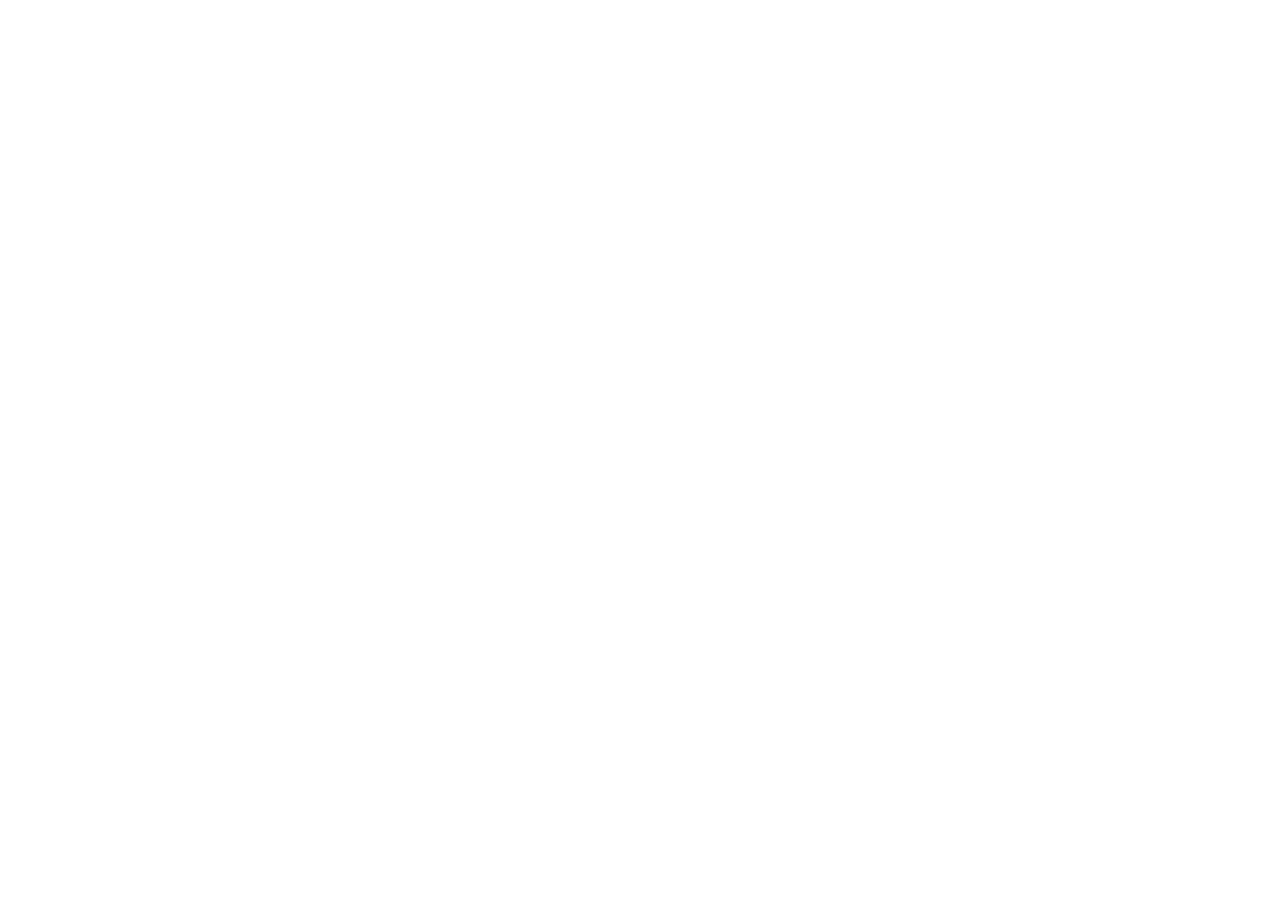
==== index.html @ a9516843 "commit" ====
<!DOCTYPE html>
<html lang="en">
<head>
    <meta charset="UTF-8">
    <meta http-equiv="X-UA-Compatible" content="IE=edge">
    <meta name="viewport" content="width=device-width, initial-scale=1.0">
    <title>GreenIt</title>
</head>
<body>
    
</body>
</html>
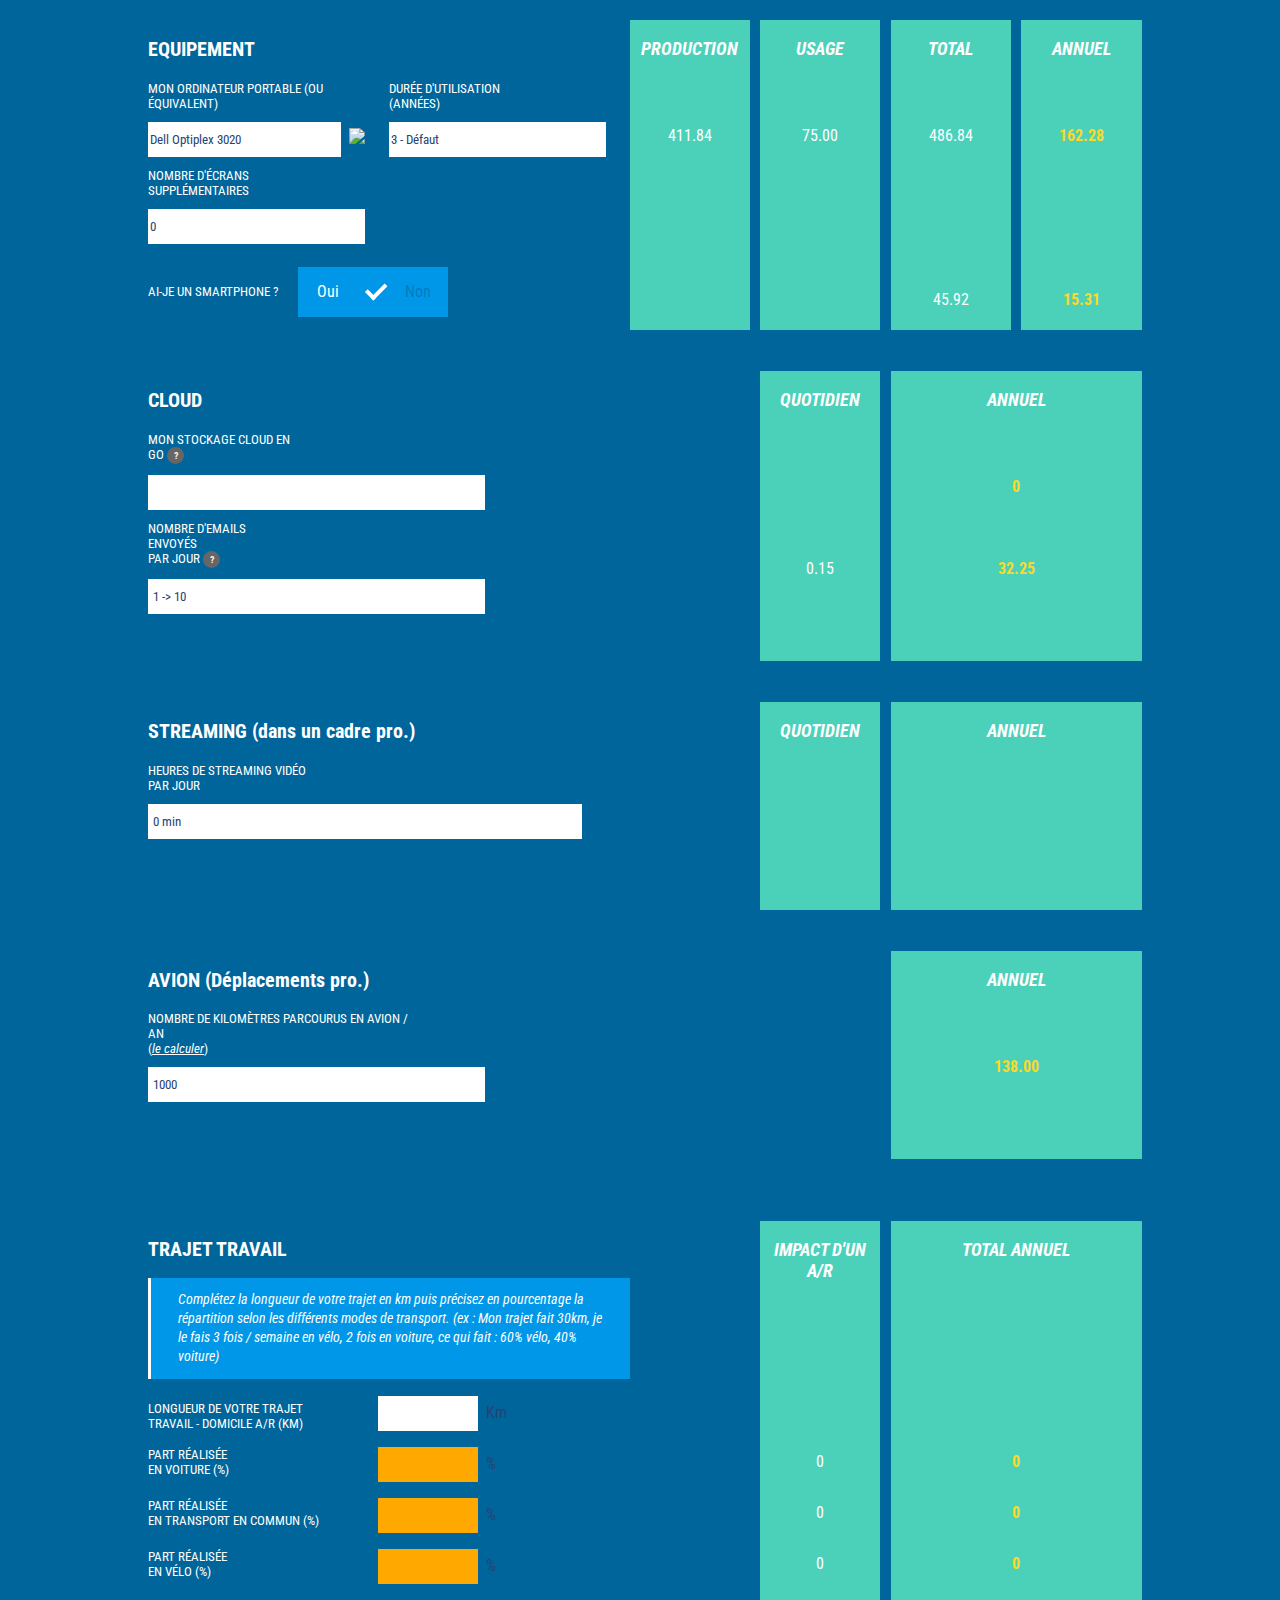
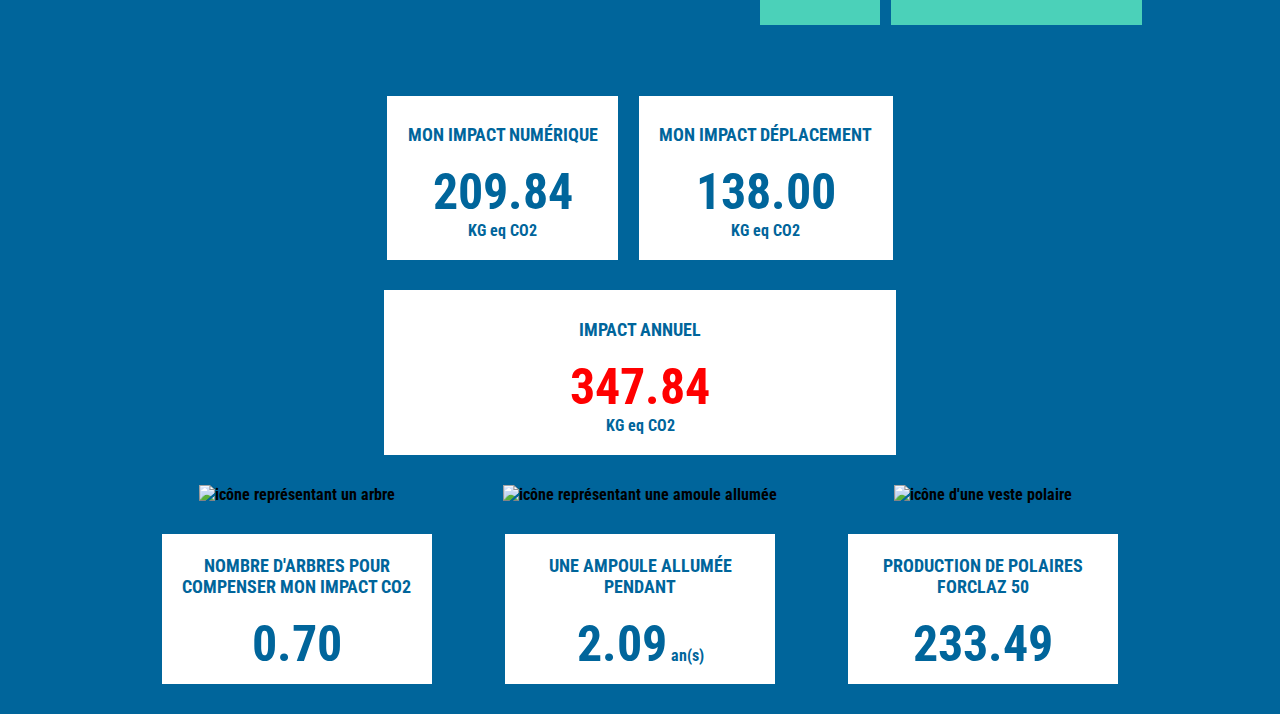
==== commit 6f759d77: "commit" ====
--- a/index.html
+++ b/index.html
@@ -1,12 +1,322 @@
 <!DOCTYPE html>
-<html lang="en">
-<head>
-    <meta charset="UTF-8">
-    <meta http-equiv="X-UA-Compatible" content="IE=edge">
-    <meta name="viewport" content="width=device-width, initial-scale=1.0">
-    <title>GreenIt</title>
-</head>
-<body>
-    
-</body>
+<html lang="fr">
+    <head>
+        <title>GreenIT | Calculatrice</title>
+        <meta http-equiv="Content-Type" content="text/html; charset=utf-8" />
+        <link rel="stylesheet" href="./src/css/style.css" />
+        <link href="https://fonts.googleapis.com/css?family=Roboto+Condensed" rel="stylesheet">
+        <script src="./src/js/jquery.js"></script>
+        <script src="./src/js/scripts.js"></script>
+        <meta http-equiv="X-UA-Compatible" content="IE=edge">
+        <meta name="viewport" content="width=device-width, initial-scale=1, maximum-scale=1, user-scalable=no">
+        <script type="text/javascript">
+            var _paq = window._paq || [];
+            _paq.push(['trackPageView']);
+            _paq.push(['enableLinkTracking']);
+            (function() {
+                var u="//analytics.institutnr.org/";
+                _paq.push(['setTrackerUrl', u+'matomo.php']);
+                _paq.push(['setSiteId', '1']);
+                var d=document, g=d.createElement('script'), s=d.getElementsByTagName('script')[0];g.type='text/javascript';
+                g.async=true; g.defer=true; g.src=u+'matomo.js'; s.parentNode.insertBefore(g,s);})();
+        </script>
+    </head>
+    <body>
+        <div id="page">
+            <div id="content">
+                <div class="background-image"></div>
+                <div id="data">
+                    <div id="device" class="section">
+                        <div class="input_part">
+                            <h2>EQUIPEMENT</h2>
+                            <div class="groupe">
+                                <div class="qOne">
+                                    <div class="question">Mon ordinateur portable (ou équivalent)</div>
+                                    <div class="answer">
+                                        <select id="sel_laptop"></select>
+                                        <a href="#" id="device_link" style="display:none;" target="_blank">
+                                            <img src="img/out.png" />
+                                        </a>
+                                    </div>
+                                </div>
+                                <div class="qTwo">
+                                    <div class="question">Durée d'utilisation (Années)</div>
+                                    <div class="answer">
+                                        <select id="sel_lastingLaptop">
+                                            <option value="1">1</option>
+                                            <option value="2">2</option>
+                                            <option value="3" selected=selected>3 - Défaut</option>
+                                            <option value="4">4</option>
+                                            <option value="5">5</option>
+                                            <option value="6">6</option>
+                                        </select>
+                                    </div>
+                                </div>
+                            </div>
+                            <div class="qOne">
+                                <div class="question">Nombre d'écrans supplémentaires</div>
+                                <div class="answer">
+                                    <select id="screen">
+                                        <option value="0">0</option>
+                                        <option value="1">1</option>
+                                        <option value="2">2</option>
+                                        <option value="3">3</option>
+                                    </select>
+                                </div>
+                            </div>
+                            <div class="qTwo" id="smartphone">
+                                <div class="question">Ai-je un smartphone ?</div>
+                                <div class="answer">
+                                    <div class="toggle-radio">
+                                        <input type="radio" value="yes" name="phone" id="yes" checked>
+                                        <input type="radio" value="no" name="phone" id="no">
+                                        <div class="switch">
+                                            <label for="yes">Oui</label>
+                                            <label for="no">Non</label>
+                                            <span></span>
+                                        </div>
+                                    </div>
+                                </div>
+                            </div>
+                        </div>
+                        <div class="boxes">
+                            <div class="box">
+                                <h3>PRODUCTION</h3>
+                                <div id="laptop_production"></div>
+                                <div class="line78">&nbsp;</div>
+                            </div>
+                            <div class="box">
+                                <h3>USAGE</h3>
+                                <div id="laptop_use"></div>
+                                <div class="line78">&nbsp;</div>
+                            </div>
+                            <div class="box">
+                                <h3>TOTAL</h3>
+                                <div id="laptop_total" class="line24"></div>
+                                <div id="screen_total" class="line24"></div>
+                                <div id="phone_total" class="line24"></div>
+                            </div>
+                            <div class="box">
+                                <h3>ANNUEL</h3>
+                                <div id="laptop_impact_annuel" class="bold line24"></div>
+                                <div id="screen_total_annuel" class="bold line24"></div>
+                                <div id="phone_total_annuel" class="bold line24"></div>
+                            </div>
+                        </div>
+                    </div>
+                    <div id="cloud" class="section">
+                        <div class="input_part">
+                            <h2>CLOUD</h2>
+                            <div class="question faq">Mon stockage Cloud en Go <a class="info" onclick="return false" href="#">?</a></div>
+                            <div class="encart">Empreinte basée sur une étude Green IT - Frédéric Bordage : 120g Co2/Go stocké</div>
+                            <div class="answer">
+                                <input type="number" id="storage_google" min="0">
+                            </div>
+                            <div class="question faq">Nombre d'emails envoyés<br />par jour <a class="info" onclick="return false" href="#">?</a></div>
+                            <div class="encart">NB : Ces résultats sont basés sur une étude de l'ADEME datant de 2011, intitulée <em>Analyse comparée des impacts environnementaux de la communication par voie électronique</em>, seule étude réalisée sur cet indicateur, s'appuyant sur un scénario où chaque email envoyé pèserait 1Mo. Au regard des différentes études, on peut estimer que la taille moyenne d'un email composé uniquement de texte est au moins 10 fois moins élevée.</div>
+                            <div class="answer">
+                                <select id="sel_emails"></select>
+                            </div>
+                        </div>
+                        <div class="boxes">
+                            <div class="nobox"></div>
+                            <div class="box">
+                                <h3>QUOTIDIEN</h3>
+                                <div class="line24">&nbsp;</div>
+                                <div id="impact_email_quotidien" class="line24"></div>
+                            </div>
+                            <div class="doublebox">
+                                <h3>ANNUEL</h3>
+                                <div class="bold line24" id="storage_google_annuel" class="bold"></div>
+                                <div id="impact_email_annuel" class="bold line24"></div>
+                            </div>
+                        </div>
+                    </div>
+                    <div id="streaming" class="section">
+                        <div class="input_part">
+                            <h2>STREAMING (dans un cadre pro.)</h2>
+                            <div class="question">Heures de streaming vidéo par jour</div>
+                            <div class="answer">
+                                <select id="sel_stream">
+                                    <option value="0">0 min</option>
+                                    <option value="10">10 min</option>
+                                    <option value="20">20 min</option>
+                                    <option value="30">30 min</option>
+                                    <option value="40">40 min</option>
+                                    <option value="60">1h</option>
+                                </select>
+                            </div>
+                        </div>
+                        <div class="boxes">
+                            <div class="nobox"></div>
+                            <div class="box">
+                                <h3>QUOTIDIEN</h3>
+                                <div id="impact_stream_quotidien" class="line24"></div>
+                            </div>
+                            <div class="doublebox">
+                                <h3>ANNUEL</h3>
+                                <div id="impact_stream_annuel" class="bold line24"></div>
+                            </div>
+                        </div>
+                    </div>
+                    <div id="plane" class="section">
+                        <div class="input_part">
+                            <h2>AVION (Déplacements pro.)</h2>
+                            <div class="question">Nombre de kilomètres parcourus en avion / an <br />
+                                (<a target="_blank" href="https://fr.distance.to">le calculer</a>)
+                            </div>
+                            <div class="answer">
+                                <input type="number" id="deplacement_plane" value="1000" min="0">
+                            </div>
+                        </div>
+                        <div class="boxes">
+                            <div class="nobox"></div>
+                            <div class="nobox"></div>
+                            <div class="doublebox">
+                                <h3>ANNUEL</h3>
+                                <div id="impact_plane_annuel" class="bold line24"></div>
+                            </div>
+                        </div>
+                    </div>
+                    <div id="work" class="section">
+                        <h2 class="h2_mobile">TRAJET TRAVAIL</h2>
+                        <p class="legend legend_mobile">Complétez la longueur de votre trajet en km puis précisez en pourcentage la répartition selon les différents modes de transport. (ex : Mon trajet fait 30km, je le fais 3 fois / semaine en vélo, 2 fois en voiture, ce qui fait : 60% vélo, 40% voiture)</p>
+                        <div class="goFlex">
+                            <div class="input_part">
+                                <h2>TRAJET TRAVAIL</h2>
+                                <p class="legend">Complétez la longueur de votre trajet en km puis précisez en pourcentage la répartition selon les différents modes de transport. (ex : Mon trajet fait 30km, je le fais 3 fois / semaine en vélo, 2 fois en voiture, ce qui fait : 60% vélo, 40% voiture)</p>
+                                <div class="question">Longueur de votre trajet <br />Travail - Domicile A/R (KM)</div>
+                                <div class="answer">
+                                    <input type="number" id="deplacement" min="0">&nbsp;&nbsp;Km
+                                </div>
+                                <div class="groupe">
+                                    <div class="qOne">
+                                        <div class="question">Part réalisée<br />en voiture (%)</div>
+                                        <div class="answer">
+                                            <input type="number" id="pourcent_voiture" class="percent" min="0" max="100">&nbsp;&nbsp;%
+                                        </div>
+                                    </div>
+                                    <div class="qTwo"></div>
+                                </div>
+                                <div class="groupe">
+                                    <div class="qOne">
+                                        <div class="question">Part réalisée<br />en transport en commun (%)</div>
+                                        <div class="answer">
+                                            <input type="number" id="pourcent_commun" class="percent" min="0" max="100">&nbsp;&nbsp;%
+                                        </div>
+                                    </div>
+                                    <div class="qTwo"></div>
+                                </div>
+                                <div class="groupe">
+                                    <div class="qOne">
+                                        <div class="question">Part réalisée<br />en vélo (%)</div>
+                                        <div class="answer">
+                                            <input type="number" id="pourcent_velo" class="percent" min="0" max="100">&nbsp;&nbsp;%
+                                        </div>
+                                    </div>
+                                    <div class="qTwo"></div>
+                                </div>
+                            </div>
+                            <div class="boxes">
+                                <div class="nobox"></div>
+                                <div class="box">
+                                    <h3>IMPACT D'UN A/R</h3>
+                                    <div class="line24" id="impact_voiture_quotidien"></div>
+                                    <div class="line24" id="impact_commun_quotidien"></div>
+                                    <div class="line24" id="impact_velo_quotidien"></div>
+                                </div>
+                                <div class="doublebox">
+                                    <h3>TOTAL ANNUEL</h3>
+                                    <div class="bold line24" id="impact_voiture_annuel"></div>
+                                    <div class="bold line24" id="impact_commun_annuel"></div>
+                                    <div class="bold line24" id="impact_velo_annnuel"></div>
+                                </div>
+                            </div>
+                        </div>
+                    </div>
+                    <div id="footer">
+                        <div class="impact_total" id="first_row">
+                            <div class="div_subtotal">
+                                <h3>Mon impact numérique</h3>
+                                <div id="total_impact_numerique" class="subtotal"></div>KG eq CO2
+                            </div>
+                            <div class="div_subtotal">
+                                <h3>Mon impact déplacement</h3>
+                                <div id="total_impact_deplacement" class="subtotal"></div>KG eq CO2
+                            </div>
+                        </div>
+                        <div class="impact_total">
+                            <div class="div_subtotal div_total">
+                                <h3>Impact annuel</h3>
+                                <div id="total_impact" class="subtotal total"></div>KG eq CO2
+                            </div>
+                        </div>
+                        <div id="last_row">
+                            <div class="div_equiv">
+                                <div class="div_image">
+                                    <img src="img/tree.png" alt="icône représentant un arbre" />
+                                </div>
+                                <div class="impact_total">
+                                    <div class="div_subtotal div_equivtotal">
+                                        <h3>Nombre d'arbres pour compenser mon impact Co2</h3>
+                                        <span id="nb_arbres" class="subtotal"></span>
+                                    </div>
+                                </div>
+                            </div>
+                            <div class="div_equiv">
+                                <div class="div_image">
+                                    <img src="img/idea.png" alt="icône représentant une amoule allumée" />
+                                </div>
+                                <div class="impact_total">
+                                    <div class="div_subtotal div_equivtotal">
+                                        <h3>Une ampoule allumée<br />pendant</h3>
+                                        <span id="nb_bulb" class="subtotal"></span>
+                                        <span>an(s)</span>
+                                    </div>
+                                </div>
+                            </div>
+                            <div class="div_equiv">
+                                <div class="div_image">
+                                    <img src="img/fleece.png" alt="icône d'une veste polaire" />
+                                </div>
+                                <div class="impact_total">
+                                    <div class="div_subtotal div_equivtotal">
+                                        <h3>Production de polaires Forclaz 50</h3>
+                                        <span id="nb_polaire" class="subtotal"></span>
+                                    </div>
+                                </div>
+                            </div>
+                        </div>
+                    </div>
+                </div>
+            </div>
+        </div>
+        <script>
+            var acc=document.getElementsByClassName("collapsible");
+            var i;
+            for(i=0;i<acc.length;i++){
+                acc[i].addEventListener("click",function(){
+                    this.classList.toggle("active");
+                    var panel=this.previousElementSibling;
+                    if(panel.style.maxHeight){
+                        panel.style.maxHeight=null;
+                    }else{
+                        panel.style.maxHeight=panel.scrollHeight+"px";
+                    }
+                });
+            }
+            $(document).ready(function(){
+                $('.info').stop().mouseout(function(){
+                    $(this).parents('.question').next('.encart').hide('slow');
+                    return false;
+                });
+                $('.encart').stop().click(function(){
+                    $('.encart').hide('fast');return false;
+                });
+                $('.info').stop().mouseover(function(){
+                    $(this).parents('.question').next('.encart').show('fast');return false;
+                });
+            });
+        </script>
+    </body>
 </html>--- a/src/css/style.css
+++ b/src/css/style.css
@@ -0,0 +1,206 @@
+*{
+    box-sizing:border-box
+}
+body{
+    font-family:'Roboto Condensed',sans-serif;
+    margin:0 auto;
+    width:100%;
+    background:#00659b
+}
+#head,#page{
+    margin:0 auto;width:95%
+}
+@media only screen and (min-width: 1100px){
+    #page{width:90%}
+    #head{width:90%}
+}
+@media only screen and (min-width: 1200px){
+    #page{width:80%}
+    #head{width:80%}
+}
+div{border:0 solid}
+h1{
+    font-size:30px;
+    color:#00659b;
+    margin:5px 0 5px 0
+}
+h2{
+    font-size:20px;
+    font-weight:700;
+    color:#fff
+}
+h3{
+    font-size:18px;
+    font-weight:700;
+    font-style:italic
+}
+.bold{
+    font-weight:700;
+    color:#FDD827;
+}
+.clear{clear:both}
+.center{text-align:center}
+.img_flag{height:20px}
+#head{padding-top:5px;margin:0 auto;}
+header{background:#fff;padding:2% 0}
+#header_text{min-height:50px;z-index:100;padding-top:5px;margin:0 auto;color:#00659b;font-size:15px;line-height:1.6em}
+#content{width:100%;height:auto;z-index:100;margin:auto}
+#footer{margin:0 auto}
+#head_container{float:left;width:100%}
+#logo{width:250px}
+#logo img{max-width:100%}
+#title{float:left;width:100%;text-align:center;text-transform:uppercase;margin:20px 0}
+#data{position:relative;left:0;right:0;z-index:9999;margin:auto}.collapsible{display:none}
+@media only screen and (max-width: 998px){
+    #logo,#flag{float:none;text-align:center;margin:0 auto;width:100%;margin:1.7% 0}
+    #head_container{float:none}#title{float:none;margin:20px auto 0 auto}
+    #title h1{margin:0;text-align:center}#title h1 span{display:block}
+    #header_text{font-size:18px;padding-top:0}
+    #header_text p{margin-bottom:0}
+    div.panel{max-height:0;overflow:hidden;transition:max-height 0.2s ease-out}
+}
+.section{width:100%;padding-top:10px;clear:both}
+.calculate_part{width:40%}
+.boxes{width:100%}
+.box{float:left;width:23%;margin-bottom:20px;margin-right:2%;background-color:#4BD1B9;text-align:center;color:#fff;height:100%}
+.doublebox{float:left;height:100%;width:48%;margin-bottom:20px;margin-right:0;background-color:#4BD1B9;text-align:center;color:#fff}
+.nobox{float:left;min-height:130px;width:23%;margin-bottom:20px;margin-right:2%;text-align:center}
+.question{
+    width:100%;
+    height:30px;
+    color:#fff;
+    font-size:13px;
+    text-transform:uppercase;
+    margin:5px 0;
+    padding:3px 0;
+    display:table-cell;
+    vertical-align:bottom
+}
+.answer{color:#274374;margin:5px 0;padding:3px 0}
+.answer select,input:not([type=radio]),
+.collapsible{-webkit-appearance:none;-moz-appearance:none;appearance:none;border-radius:0;
+    border:none;height:35px;background:#fff;width:90%;font-family:'Roboto Condensed';color:#274374;padding:1%}
+.collapsible{height:auto;width:100%;background:none;display:inline-block;transition:0.4s;cursor:pointer;
+    outline:none;font-size:15px;width:100%;text-align:center;padding:0;margin:0;text-decoration:underline;color:#00659b}
+.answer select{background:url('img/drop-down.png') no-repeat center right #fff;background-size:15px 14px}
+#cloud select, #cloud input, #plane input{width:70%}
+.input_part{padding-left:20px;width:100%;font-size:16px}
+#sel_laptop{width:80%;margin-right:4px}
+.question a{color:#fff;text-transform:lowercase;font-style:italic}
+.question a:hover{color:#fee194}
+.legend_mobile,.h2_mobile{display:none}
+@media only screen and (min-width: 998px){
+    #work.section div.goFlex,.section,.groupe{display:flex;justify-content:space-between;padding:2% 0}
+    .section{align-items:stretch}
+    .input_part{width:49%}
+    .boxes{width:51%}
+    .question{padding-right:19%}
+    #plane .question{padding-right:6%}
+    .groupe{padding:0% 0}
+    .qOne,.qTwo{width:50%}
+    #work .groupe .qOne{width:100%}
+    #work input{width:100px}
+    #work .question{float:left;width:230px;padding-right:0}
+    .box h3, .doublebox h3{margin-bottom:67px}
+    #work .box h3, #work .doublebox h3{margin-bottom:165px;height:48px}
+    .line24{height:82px}
+    #work .line24{height:51px}
+    .line78{height:0px}
+    .box div.line24:last-child{height:20px}
+    .collapsible{display:none}
+}
+@media only screen and (max-width: 998px){
+    .boxes{display:flex;justify-content:space-between;align-items:stretch}
+    .box{float:none;height:150px}
+    #device .box{width:25%;margin:3% 1% 0 0;height:130px}
+    .line24{height:29px}
+    #device .box h3{font-size:13px}
+    #cloud.section, #plane.section, #work.section div.goFlex,#streaming.section{display:flex;justify-content:space-between;align-items:stretch}
+    #cloud .input_part, #streaming .input_part{width:49%}
+    #cloud .boxes, #streaming .boxes{width:51%}
+    #plane .nobox, #cloud .nobox, #work .nobox, #streaming .nobox{display:none}
+    #cloud .box, #cloud .doublebox, #streaming .box, #streaming .doublebox{width:50%;margin:3% 1% 0 0;height:95%;float:none}
+    #cloud .question{padding-right:19%}
+    #work .groupe{padding:0% 0}
+    #work .qOne, #work .qTwo{width:50%}
+    #cloud .box h3, #cloud .doublebox h3{margin-bottom:67px}
+    #streaming .box h3, #streaming .doublebox h3{margin-bottom:55px;padding-bottom:30px}
+    #plane .doublebox h3{margin-bottom:77px;padding-bottom:30px}
+    #plane .input_part{width:49%}
+    #plane .boxes{width:51%}
+    #plane .doublebox{width:100%;float:none;margin:0 1% 0 0}
+    .line78{height:0px}
+    #cloud .line24{height:96px}
+    #plane .line24{margin-top:106px}
+    .box div.line24:last-child, .doublebox div.line24:last-child{height:20px}
+    #work.groupe{display:block}
+    #work .input_part{width:49%}
+    #work .boxes{width:51%}
+    #work .doublebox, #work .box{width:50%;float:none;margin:0 1% 0 0;height:100%}
+    #work .groupe .qOne{width:90%}
+    #work .answer input{width:70%}
+    #work .input_part h2, #work .input_part .legend{display:none}
+    .legend_mobile,.h2_mobile{display:block}
+    #work .box h3, #work .doublebox h3{height:83px}
+    #work .line24{margin-top:66px}
+    #work.section,#device.section,#plane.section,#cloud.section{margin:10px 0;padding:20px 0;border-bottom:1px solid #fee194}
+}
+#work .groupe .qTwo{display:none}
+.div_subtotal{padding:1% 0 2% 0;font-weight:700;text-align:center;background-color:#fff}
+.subtotal{font-size:50px;font-weight:700}
+.subtotal h3{font-size:40px;padding-bottom:5px}
+.total{color:red}
+.div_total{width:50%;margin:0 auto}
+.div_equiv{width:33%;font-weight:700;text-align:center}
+.div_image{}
+.div_equivtotal{width:80%;margin:0 auto;height:150px}
+.tableauImpact{font-size:18px;font-weight:600;color:#fff;width:100%;text-align:center;margin:auto;padding-top:5px}
+.ges2,.ges4{display:inline-block;border-radius:10px;font-weight:600;margin:0 6px;color:#fff;
+    background-color:#4BD1B9;padding:10px 15px;text-align:center
+}
+@media only screen and (max-width: 998px){
+    .bg-total_post,.bg-total_pre,.bg-total_last{display:none}
+    .div_subtotal{width:80%;margin:1% auto;padding:2% 0 4% 0;height:auto}
+    #last_row .impact_total .div_subtotal{width:100%}
+    #last_row .impact_total{margin:6px auto 0px auto;padding:2% 2% 0% 2%;height:auto}
+    .subtotal{font-size:31px}
+    #last_row .div_subtotal{padding:1% 2% 12% 2%}
+    #last_row h3{height:100px}
+    .div_subtotal h3{font-size:17px}
+}
+.impact_total{margin:30px auto}
+#last_row,#first_row{width:100%;height:auto;display:flex;justify-content:space-between;align-items:stretch}
+#last_row .div_equiv{width:33%;height:100%}
+#first_row{justify-content:center;align-items:stretch}
+#first_row .div_subtotal{height:100%;padding:1% 2% 2% 2%;margin:0 0 0 1%}
+#first_row .div_subtotal:first-child{margin:0 1% 0 0}
+.credits{margin:0 auto;text-align:center;padding:2%;font-size:13px;line-height:1.2rem;color:#fff}
+.credits span{font-size:11px}
+.credits a{color:#fff}
+.credits a:hover{color:#f1f1f1}
+hr{width:50%;border:none;height:2px;margin:3% auto 0 auto;background:#ffffff59}
+.faq a{display:inline-block;background:#666;color:#FAF5E4;font-size:10px;border-radius:50%;
+    padding:0;height:17px;line-height:17px;width:17px;text-align:center;font-weight:bold;text-decoration:none;font-style:normal
+}
+.faq a:hover{background-color:#fee194}
+.faq{position:relative}
+.encart{display:none;background:#666;color:#fff;font-size:13px;line-height:18px;width:330px;padding:12px;position:absolute;z-index:10000}
+#smartphone{position:relative;padding-top:20px}
+#smartphone .question{width:150px;padding-right:0}
+.switch{position:absolute;margin-left:150px;top:15px;width:150px;height:50px;text-align:center;background:#0097E8;transition:all 0.2s ease}
+.switch span{position:absolute;width:20px;height:4px;top:50%;left:50%;margin:-2px 0px 0px -4px;
+    background:#fff;display:block;transform:rotate(-45deg);transition:all 0.2s ease
+}
+.switch span:after{content:"";display:block;position:absolute;width:4px;height:12px;margin-top:-8px;background:#fff;transition:all 0.2s ease}
+input[type=radio]{display:none}
+.switch label{cursor:pointer;color:rgba(0,0,0,0.2);width:60px;line-height:50px;transition:all 0.2s ease}
+label[for=yes]{position:absolute;left:0px;height:20px}
+label[for=no]{position:absolute;right:0px}
+#no:checked~.switch{background:#eb4f37}
+#no:checked ~ .switch span{background:#fff;margin-left:-8px}
+#no:checked ~ .switch span:after{background:#fff;height:20px;margin-top:-8px;margin-left:8px}
+#yes:checked ~ .switch label[for=yes]{color:#fff}
+#no:checked ~ .switch label[for=no]{color:#fff}
+.legend{font-style:italic;color:#fff;font-size:0.9rem;border-left:3px solid #fff;padding:12px 27px;background:#0097E8;line-height:1.2rem}
+.div_subtotal{color:#00659b}
+.div_subtotal h3{font-style:normal;text-transform:uppercase;font-weight:bold}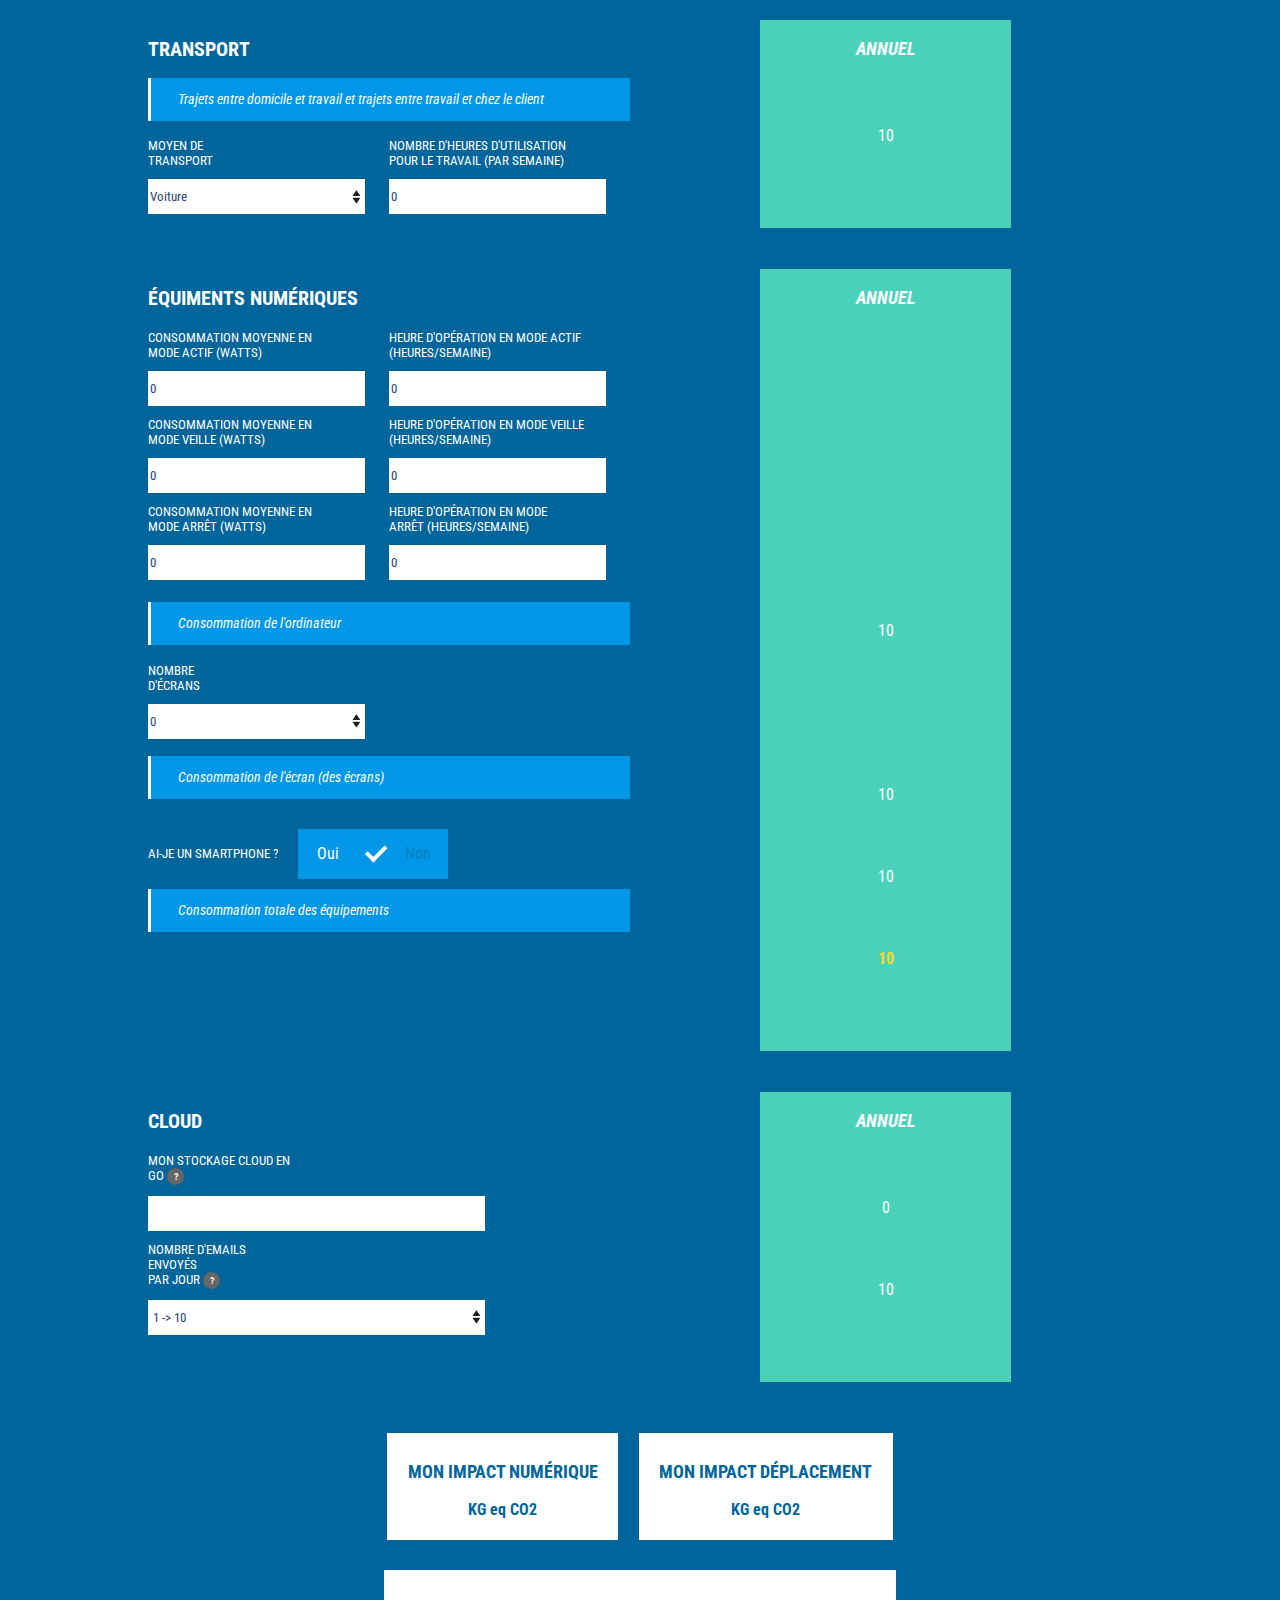
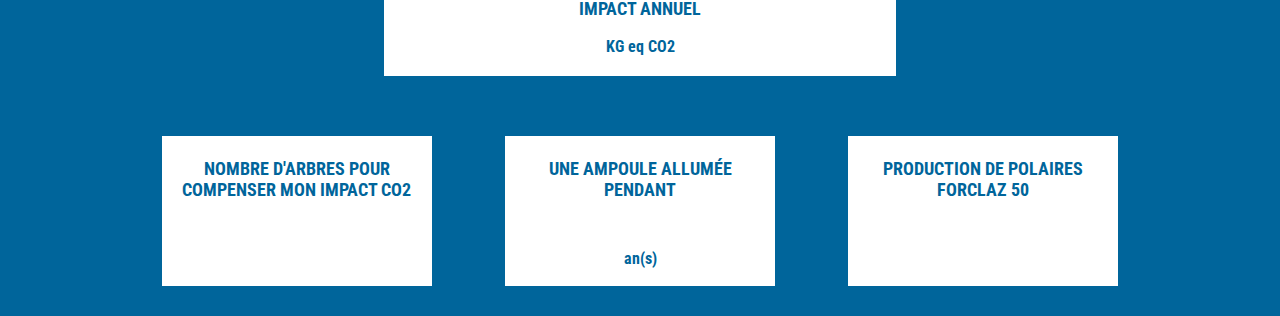
==== commit 5d872fb1: "commit" ====
--- a/index.html
+++ b/index.html
@@ -6,55 +6,107 @@
         <link rel="stylesheet" href="./src/css/style.css" />
         <link href="https://fonts.googleapis.com/css?family=Roboto+Condensed" rel="stylesheet">
         <script src="./src/js/jquery.js"></script>
-        <script src="./src/js/scripts.js"></script>
+        <!--<script src="./src/js/scripts.js"></script>-->
         <meta http-equiv="X-UA-Compatible" content="IE=edge">
         <meta name="viewport" content="width=device-width, initial-scale=1, maximum-scale=1, user-scalable=no">
-        <script type="text/javascript">
-            var _paq = window._paq || [];
-            _paq.push(['trackPageView']);
-            _paq.push(['enableLinkTracking']);
-            (function() {
-                var u="//analytics.institutnr.org/";
-                _paq.push(['setTrackerUrl', u+'matomo.php']);
-                _paq.push(['setSiteId', '1']);
-                var d=document, g=d.createElement('script'), s=d.getElementsByTagName('script')[0];g.type='text/javascript';
-                g.async=true; g.defer=true; g.src=u+'matomo.js'; s.parentNode.insertBefore(g,s);})();
-        </script>
     </head>
     <body>
         <div id="page">
             <div id="content">
                 <div class="background-image"></div>
                 <div id="data">
-                    <div id="device" class="section">
+                    <div id="transport" class="section">
                         <div class="input_part">
-                            <h2>EQUIPEMENT</h2>
-                            <div class="groupe">
-                                <div class="qOne">
-                                    <div class="question">Mon ordinateur portable (ou équivalent)</div>
-                                    <div class="answer">
-                                        <select id="sel_laptop"></select>
-                                        <a href="#" id="device_link" style="display:none;" target="_blank">
-                                            <img src="img/out.png" />
-                                        </a>
-                                    </div>
-                                </div>
-                                <div class="qTwo">
-                                    <div class="question">Durée d'utilisation (Années)</div>
-                                    <div class="answer">
-                                        <select id="sel_lastingLaptop">
-                                            <option value="1">1</option>
-                                            <option value="2">2</option>
-                                            <option value="3" selected=selected>3 - Défaut</option>
-                                            <option value="4">4</option>
-                                            <option value="5">5</option>
-                                            <option value="6">6</option>
+                            <h2>TRANSPORT</h2>
+                            <p class="legend">Trajets entre domicile et travail et trajets entre travail et chez le client</p>
+                            <div class="groupe">
+                                <div class="qOne">
+                                    <div class="question">Moyen de transport</div>
+                                    <div class="answer">
+                                        <select id="transportation">
+                                            <option value="car">Voiture</option>
+                                            <option value="bike">Deux roues thermique</option>
+                                            <option value="plane">Avion</option>
+                                            <option value="bus">Bus</option>
+                                            <option value="train">Train</option>
+                                            <option value="subway">Metro ou tram</option>
+                                            <option value="bicycle">Vélo</option>
                                         </select>
                                     </div>
                                 </div>
-                            </div>
+                                <div class="qTwo">
+                                    <div id="transportationQuestion" class="question">Nombre d'heures d'utilisation pour le travail (par semaine) </div>
+                                    <div class="answer">
+                                        <input type="number" id="transport_hours" value="0" min="0">
+                                    </div>
+                                </div>
+                                <!-- à changer en fonction du moyen de transport ...
+                                    <div class="qTwo">
+                                        <div class="question faq">Nombre de kilomètres parcourus pour le travail (par an) <a class="info" onclick="return false" href="#">?</a></div>
+                                        <div class="encart">Trajets entre domicile et travail et trajets entre travail et chez le client</div>
+                                        <div class="answer">
+                                            <input type="number" id="transport_kilometers" value="0" min="0">
+                                        </div>
+                                    </div>
+                                -->
+                            </div>
+                        </div>
+                        <div class="boxes">
+                            <div class="nobox"></div>
+                            <div class="doublebox">
+                                <h3>ANNUEL</h3>
+                                <div id="transport_total" class="line24">10</div>
+                            </div>
+                        </div>
+                    </div>
+                    <div id="devices" class="section">
+                        <div class="input_part">
+                            <h2>ÉQUIMENTS NUMÉRIQUES</h2>
+                            <div class="groupe">
+                                <div class="qOne">
+                                    <div class="question">Consommation moyenne en mode actif (Watts)</div>
+                                    <div class="answer">
+                                        <input type="number" id="pa" value="0" min="0">
+                                    </div>
+                                </div>
+                                <div class="qTwo">
+                                    <div class="question">Heure d'opération en mode actif (heures/semaine)</div>
+                                    <div class="answer">
+                                        <input type="number" id="ha" value="0" min="0">
+                                    </div>
+                                </div>
+                            </div>
+                            <div class="groupe">
+                                <div class="qOne">
+                                    <div class="question">Consommation moyenne en mode veille (Watts)</div>
+                                    <div class="answer">
+                                        <input type="number" id="pl" value="0" min="0">
+                                    </div>
+                                </div>
+                                <div class="qTwo">
+                                    <div class="question">Heure d'opération en mode veille (heures/semaine)</div>
+                                    <div class="answer">
+                                        <input type="number" id="hl" value="0" min="0">
+                                    </div>
+                                </div>
+                            </div>
+                            <div class="groupe">
+                                <div class="qOne">
+                                    <div class="question">Consommation moyenne en mode arrêt (Watts)</div>
+                                    <div class="answer">
+                                        <input type="number" id="po" value="0" min="0">
+                                    </div>
+                                </div>
+                                <div class="qTwo">
+                                    <div class="question">Heure d'opération en mode arrêt (heures/semaine)</div>
+                                    <div class="answer">
+                                        <input type="number" id="ho" value="0" min="0">
+                                    </div>
+                                </div>
+                            </div>
+                            <p class="legend">Consommation de l'ordinateur</p>
                             <div class="qOne">
-                                <div class="question">Nombre d'écrans supplémentaires</div>
+                                <div class="question">Nombre d'écrans</div>
                                 <div class="answer">
                                     <select id="screen">
                                         <option value="0">0</option>
@@ -64,6 +116,7 @@
                                     </select>
                                 </div>
                             </div>
+                            <p class="legend">Consommation de l'écran (des écrans)</p>
                             <div class="qTwo" id="smartphone">
                                 <div class="question">Ai-je un smartphone ?</div>
                                 <div class="answer">
@@ -78,29 +131,20 @@
                                     </div>
                                 </div>
                             </div>
+                            <p class="legend">Consommation totale des équipements</p>
                         </div>
                         <div class="boxes">
-                            <div class="box">
-                                <h3>PRODUCTION</h3>
-                                <div id="laptop_production"></div>
-                                <div class="line78">&nbsp;</div>
-                            </div>
-                            <div class="box">
-                                <h3>USAGE</h3>
-                                <div id="laptop_use"></div>
-                                <div class="line78">&nbsp;</div>
-                            </div>
-                            <div class="box">
-                                <h3>TOTAL</h3>
-                                <div id="laptop_total" class="line24"></div>
-                                <div id="screen_total" class="line24"></div>
-                                <div id="phone_total" class="line24"></div>
-                            </div>
-                            <div class="box">
+                            <div class="nobox"></div>
+                            <div class="doublebox">
                                 <h3>ANNUEL</h3>
-                                <div id="laptop_impact_annuel" class="bold line24"></div>
-                                <div id="screen_total_annuel" class="bold line24"></div>
-                                <div id="phone_total_annuel" class="bold line24"></div>
+                                <div class="line24"></div>
+                                <div class="line24"></div>
+                                <div class="line24"></div>
+                                <div id="computer_impact_annuel" class="line24">10</div>
+                                <div class="line24"></div>
+                                <div id="screen_total_annuel" class="line24">10</div>
+                                <div id="phone_total_annuel" class="line24">10</div>
+                                <div id="devices_total_annuel" class="bold line24">10</div>
                             </div>
                         </div>
                     </div>
@@ -115,122 +159,20 @@
                             <div class="question faq">Nombre d'emails envoyés<br />par jour <a class="info" onclick="return false" href="#">?</a></div>
                             <div class="encart">NB : Ces résultats sont basés sur une étude de l'ADEME datant de 2011, intitulée <em>Analyse comparée des impacts environnementaux de la communication par voie électronique</em>, seule étude réalisée sur cet indicateur, s'appuyant sur un scénario où chaque email envoyé pèserait 1Mo. Au regard des différentes études, on peut estimer que la taille moyenne d'un email composé uniquement de texte est au moins 10 fois moins élevée.</div>
                             <div class="answer">
-                                <select id="sel_emails"></select>
+                                <select id="sel_emails">
+                                    <option value="1">1 -> 10</option>
+                                    <option value="11">11 -> 20</option>
+                                    <option value="21">21 -> 40</option>
+                                    <option value="41">+ 40</option>
+                                </select>
                             </div>
                         </div>
                         <div class="boxes">
-                            <div class="nobox"></div>
-                            <div class="box">
-                                <h3>QUOTIDIEN</h3>
-                                <div class="line24">&nbsp;</div>
-                                <div id="impact_email_quotidien" class="line24"></div>
-                            </div>
-                            <div class="doublebox">
-                                <h3>ANNUEL</h3>
-                                <div class="bold line24" id="storage_google_annuel" class="bold"></div>
-                                <div id="impact_email_annuel" class="bold line24"></div>
-                            </div>
-                        </div>
-                    </div>
-                    <div id="streaming" class="section">
-                        <div class="input_part">
-                            <h2>STREAMING (dans un cadre pro.)</h2>
-                            <div class="question">Heures de streaming vidéo par jour</div>
-                            <div class="answer">
-                                <select id="sel_stream">
-                                    <option value="0">0 min</option>
-                                    <option value="10">10 min</option>
-                                    <option value="20">20 min</option>
-                                    <option value="30">30 min</option>
-                                    <option value="40">40 min</option>
-                                    <option value="60">1h</option>
-                                </select>
-                            </div>
-                        </div>
-                        <div class="boxes">
-                            <div class="nobox"></div>
-                            <div class="box">
-                                <h3>QUOTIDIEN</h3>
-                                <div id="impact_stream_quotidien" class="line24"></div>
-                            </div>
-                            <div class="doublebox">
-                                <h3>ANNUEL</h3>
-                                <div id="impact_stream_annuel" class="bold line24"></div>
-                            </div>
-                        </div>
-                    </div>
-                    <div id="plane" class="section">
-                        <div class="input_part">
-                            <h2>AVION (Déplacements pro.)</h2>
-                            <div class="question">Nombre de kilomètres parcourus en avion / an <br />
-                                (<a target="_blank" href="https://fr.distance.to">le calculer</a>)
-                            </div>
-                            <div class="answer">
-                                <input type="number" id="deplacement_plane" value="1000" min="0">
-                            </div>
-                        </div>
-                        <div class="boxes">
-                            <div class="nobox"></div>
                             <div class="nobox"></div>
                             <div class="doublebox">
                                 <h3>ANNUEL</h3>
-                                <div id="impact_plane_annuel" class="bold line24"></div>
-                            </div>
-                        </div>
-                    </div>
-                    <div id="work" class="section">
-                        <h2 class="h2_mobile">TRAJET TRAVAIL</h2>
-                        <p class="legend legend_mobile">Complétez la longueur de votre trajet en km puis précisez en pourcentage la répartition selon les différents modes de transport. (ex : Mon trajet fait 30km, je le fais 3 fois / semaine en vélo, 2 fois en voiture, ce qui fait : 60% vélo, 40% voiture)</p>
-                        <div class="goFlex">
-                            <div class="input_part">
-                                <h2>TRAJET TRAVAIL</h2>
-                                <p class="legend">Complétez la longueur de votre trajet en km puis précisez en pourcentage la répartition selon les différents modes de transport. (ex : Mon trajet fait 30km, je le fais 3 fois / semaine en vélo, 2 fois en voiture, ce qui fait : 60% vélo, 40% voiture)</p>
-                                <div class="question">Longueur de votre trajet <br />Travail - Domicile A/R (KM)</div>
-                                <div class="answer">
-                                    <input type="number" id="deplacement" min="0">&nbsp;&nbsp;Km
-                                </div>
-                                <div class="groupe">
-                                    <div class="qOne">
-                                        <div class="question">Part réalisée<br />en voiture (%)</div>
-                                        <div class="answer">
-                                            <input type="number" id="pourcent_voiture" class="percent" min="0" max="100">&nbsp;&nbsp;%
-                                        </div>
-                                    </div>
-                                    <div class="qTwo"></div>
-                                </div>
-                                <div class="groupe">
-                                    <div class="qOne">
-                                        <div class="question">Part réalisée<br />en transport en commun (%)</div>
-                                        <div class="answer">
-                                            <input type="number" id="pourcent_commun" class="percent" min="0" max="100">&nbsp;&nbsp;%
-                                        </div>
-                                    </div>
-                                    <div class="qTwo"></div>
-                                </div>
-                                <div class="groupe">
-                                    <div class="qOne">
-                                        <div class="question">Part réalisée<br />en vélo (%)</div>
-                                        <div class="answer">
-                                            <input type="number" id="pourcent_velo" class="percent" min="0" max="100">&nbsp;&nbsp;%
-                                        </div>
-                                    </div>
-                                    <div class="qTwo"></div>
-                                </div>
-                            </div>
-                            <div class="boxes">
-                                <div class="nobox"></div>
-                                <div class="box">
-                                    <h3>IMPACT D'UN A/R</h3>
-                                    <div class="line24" id="impact_voiture_quotidien"></div>
-                                    <div class="line24" id="impact_commun_quotidien"></div>
-                                    <div class="line24" id="impact_velo_quotidien"></div>
-                                </div>
-                                <div class="doublebox">
-                                    <h3>TOTAL ANNUEL</h3>
-                                    <div class="bold line24" id="impact_voiture_annuel"></div>
-                                    <div class="bold line24" id="impact_commun_annuel"></div>
-                                    <div class="bold line24" id="impact_velo_annnuel"></div>
-                                </div>
+                                <div class="line24" id="storage_google_annuel">0</div>
+                                <div id="impact_email_annuel" class="line24">10</div>
                             </div>
                         </div>
                     </div>
@@ -253,9 +195,11 @@
                         </div>
                         <div id="last_row">
                             <div class="div_equiv">
+                                <!--
                                 <div class="div_image">
                                     <img src="img/tree.png" alt="icône représentant un arbre" />
                                 </div>
+                                -->
                                 <div class="impact_total">
                                     <div class="div_subtotal div_equivtotal">
                                         <h3>Nombre d'arbres pour compenser mon impact Co2</h3>
@@ -264,9 +208,11 @@
                                 </div>
                             </div>
                             <div class="div_equiv">
+                                <!--
                                 <div class="div_image">
                                     <img src="img/idea.png" alt="icône représentant une amoule allumée" />
                                 </div>
+                                -->
                                 <div class="impact_total">
                                     <div class="div_subtotal div_equivtotal">
                                         <h3>Une ampoule allumée<br />pendant</h3>
@@ -276,9 +222,11 @@
                                 </div>
                             </div>
                             <div class="div_equiv">
+                                <!--
                                 <div class="div_image">
                                     <img src="img/fleece.png" alt="icône d'une veste polaire" />
                                 </div>
+                                -->
                                 <div class="impact_total">
                                     <div class="div_subtotal div_equivtotal">
                                         <h3>Production de polaires Forclaz 50</h3>
@@ -292,19 +240,6 @@
             </div>
         </div>
         <script>
-            var acc=document.getElementsByClassName("collapsible");
-            var i;
-            for(i=0;i<acc.length;i++){
-                acc[i].addEventListener("click",function(){
-                    this.classList.toggle("active");
-                    var panel=this.previousElementSibling;
-                    if(panel.style.maxHeight){
-                        panel.style.maxHeight=null;
-                    }else{
-                        panel.style.maxHeight=panel.scrollHeight+"px";
-                    }
-                });
-            }
             $(document).ready(function(){
                 $('.info').stop().mouseout(function(){
                     $(this).parents('.question').next('.encart').hide('slow');
@@ -318,5 +253,6 @@
                 });
             });
         </script>
+        <script src="./src/js/main.js"></script>
     </body>
 </html>--- a/src/css/style.css
+++ b/src/css/style.css
@@ -7,16 +7,14 @@
     width:100%;
     background:#00659b
 }
-#head,#page{
+#page{
     margin:0 auto;width:95%
 }
 @media only screen and (min-width: 1100px){
     #page{width:90%}
-    #head{width:90%}
 }
 @media only screen and (min-width: 1200px){
     #page{width:80%}
-    #head{width:80%}
 }
 div{border:0 solid}
 h1{
@@ -41,22 +39,15 @@
 .clear{clear:both}
 .center{text-align:center}
 .img_flag{height:20px}
-#head{padding-top:5px;margin:0 auto;}
-header{background:#fff;padding:2% 0}
-#header_text{min-height:50px;z-index:100;padding-top:5px;margin:0 auto;color:#00659b;font-size:15px;line-height:1.6em}
 #content{width:100%;height:auto;z-index:100;margin:auto}
 #footer{margin:0 auto}
-#head_container{float:left;width:100%}
 #logo{width:250px}
 #logo img{max-width:100%}
 #title{float:left;width:100%;text-align:center;text-transform:uppercase;margin:20px 0}
 #data{position:relative;left:0;right:0;z-index:9999;margin:auto}.collapsible{display:none}
 @media only screen and (max-width: 998px){
     #logo,#flag{float:none;text-align:center;margin:0 auto;width:100%;margin:1.7% 0}
-    #head_container{float:none}#title{float:none;margin:20px auto 0 auto}
     #title h1{margin:0;text-align:center}#title h1 span{display:block}
-    #header_text{font-size:18px;padding-top:0}
-    #header_text p{margin-bottom:0}
     div.panel{max-height:0;overflow:hidden;transition:max-height 0.2s ease-out}
 }
 .section{width:100%;padding-top:10px;clear:both}
@@ -76,13 +67,45 @@
     display:table-cell;
     vertical-align:bottom
 }
+.hovertext {
+    position: relative;
+    border-bottom: 1px dotted black;
+    text-transform: lowercase;
+}
+
+.hovertext img{
+    vertical-align: middle;
+}
+
+.hovertext:before {
+    content: attr(data-hover);
+    visibility: hidden;
+    opacity: 0;
+    width: 140px;
+    background-color: black;
+    color: #fff;
+    text-align: center;
+    border-radius: 5px;
+    padding: 5px 0;
+    transition: opacity 1s ease-in-out;
+
+    position: absolute;
+    z-index: 1;
+    left: 0;
+    top: 110%;
+}
+
+.hovertext:hover:before {
+    opacity: 1;
+    visibility: visible;
+}
 .answer{color:#274374;margin:5px 0;padding:3px 0}
 .answer select,input:not([type=radio]),
 .collapsible{-webkit-appearance:none;-moz-appearance:none;appearance:none;border-radius:0;
     border:none;height:35px;background:#fff;width:90%;font-family:'Roboto Condensed';color:#274374;padding:1%}
 .collapsible{height:auto;width:100%;background:none;display:inline-block;transition:0.4s;cursor:pointer;
     outline:none;font-size:15px;width:100%;text-align:center;padding:0;margin:0;text-decoration:underline;color:#00659b}
-.answer select{background:url('img/drop-down.png') no-repeat center right #fff;background-size:15px 14px}
+.answer select{background:url('../../assets/drop-down.png') no-repeat center right #fff;background-size:15px 14px}
 #cloud select, #cloud input, #plane input{width:70%}
 .input_part{padding-left:20px;width:100%;font-size:16px}
 #sel_laptop{width:80%;margin-right:4px}
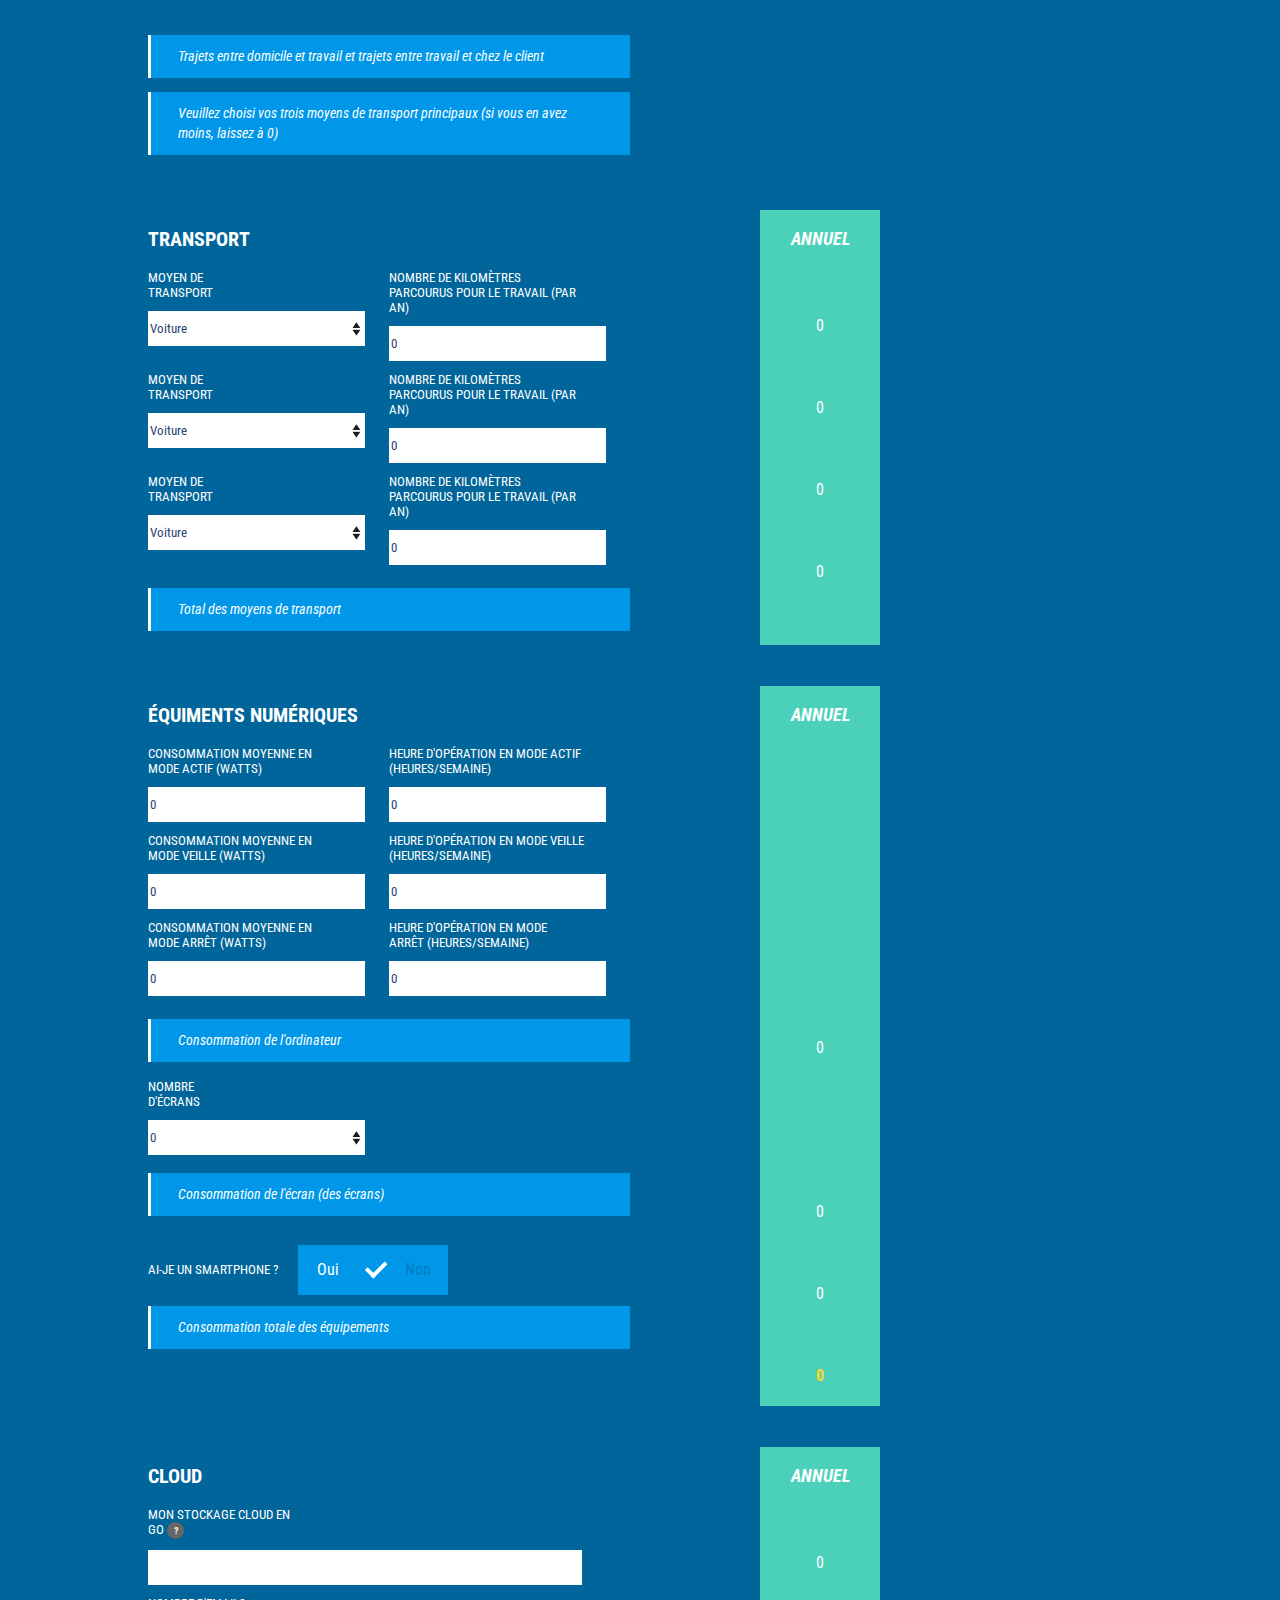
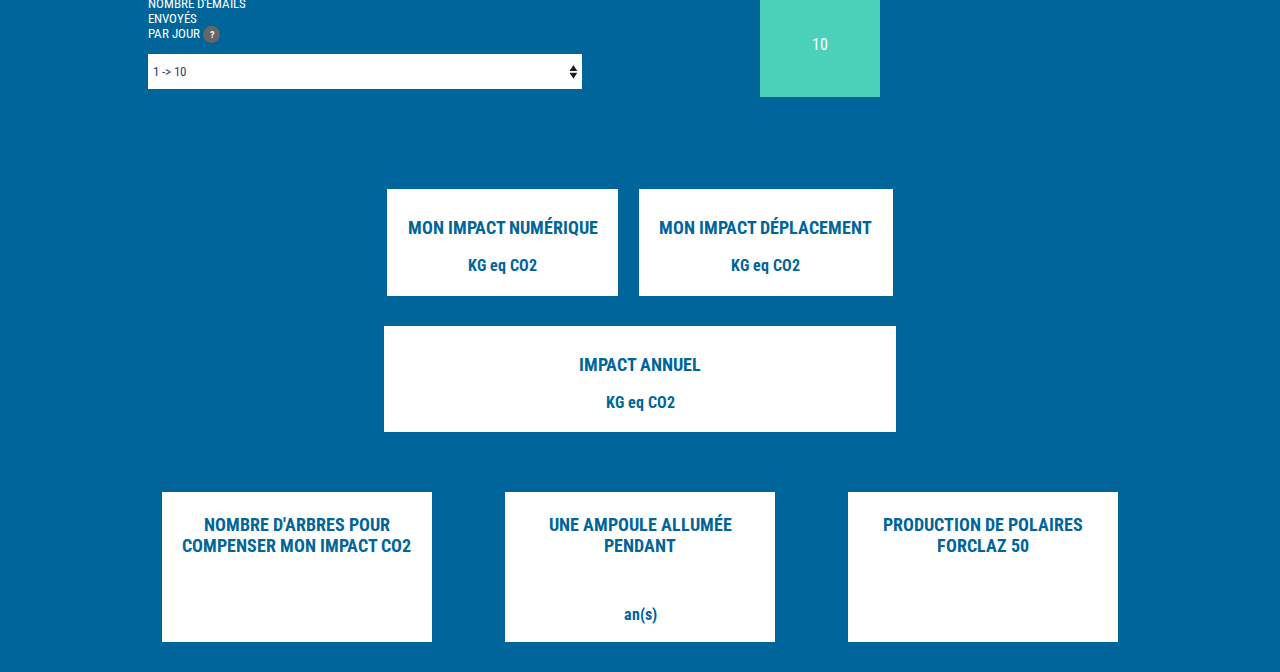
==== commit 9c27e97f: "commit" ====
--- a/index.html
+++ b/index.html
@@ -15,15 +15,20 @@
             <div id="content">
                 <div class="background-image"></div>
                 <div id="data">
+                    <div class="section">
+                        <div class="input_part">
+                            <p class="legend">Trajets entre domicile et travail et trajets entre travail et chez le client</p>
+                            <p class="legend">Veuillez choisi vos trois moyens de transport principaux (si vous en avez moins, laissez à 0)</p>
+                        </div>
+                    </div>
                     <div id="transport" class="section">
                         <div class="input_part">
                             <h2>TRANSPORT</h2>
-                            <p class="legend">Trajets entre domicile et travail et trajets entre travail et chez le client</p>
                             <div class="groupe">
                                 <div class="qOne">
                                     <div class="question">Moyen de transport</div>
                                     <div class="answer">
-                                        <select id="transportation">
+                                        <select id="transportation1" class="transportation">
                                             <option value="car">Voiture</option>
                                             <option value="bike">Deux roues thermique</option>
                                             <option value="plane">Avion</option>
@@ -35,30 +40,71 @@
                                     </div>
                                 </div>
                                 <div class="qTwo">
-                                    <div id="transportationQuestion" class="question">Nombre d'heures d'utilisation pour le travail (par semaine) </div>
-                                    <div class="answer">
-                                        <input type="number" id="transport_hours" value="0" min="0">
-                                    </div>
-                                </div>
-                                <!-- à changer en fonction du moyen de transport ...
-                                    <div class="qTwo">
-                                        <div class="question faq">Nombre de kilomètres parcourus pour le travail (par an) <a class="info" onclick="return false" href="#">?</a></div>
-                                        <div class="encart">Trajets entre domicile et travail et trajets entre travail et chez le client</div>
-                                        <div class="answer">
-                                            <input type="number" id="transport_kilometers" value="0" min="0">
-                                        </div>
-                                    </div>
-                                -->
-                            </div>
+                                    <div class="question">Nombre de kilomètres parcourus pour le travail (par an)</div>
+                                    <div class="answer">
+                                        <input type="number" id="transport_hours1" class="transport_hours" value="0" min="0">
+                                    </div>
+                                </div>
+                            </div>
+                            <div class="groupe">
+                                <div class="qOne">
+                                    <div class="question">Moyen de transport</div>
+                                    <div class="answer">
+                                        <select id="transportation2" class="transportation">
+                                            <option value="car">Voiture</option>
+                                            <option value="bike">Deux roues thermique</option>
+                                            <option value="plane">Avion</option>
+                                            <option value="bus">Bus</option>
+                                            <option value="train">Train</option>
+                                            <option value="subway">Metro ou tram</option>
+                                            <option value="bicycle">Vélo</option>
+                                        </select>
+                                    </div>
+                                </div>
+                                <div class="qTwo">
+                                    <div class="question">Nombre de kilomètres parcourus pour le travail (par an)</div>
+                                    <div class="answer">
+                                        <input type="number" id="transport_hours2" class="transport_hours" value="0" min="0">
+                                    </div>
+                                </div>
+                            </div>
+                            <div class="groupe">
+                                <div class="qOne">
+                                    <div class="question">Moyen de transport</div>
+                                    <div class="answer">
+                                        <select id="transportation3" class="transportation">
+                                            <option value="car">Voiture</option>
+                                            <option value="bike">Deux roues thermique</option>
+                                            <option value="plane">Avion</option>
+                                            <option value="bus">Bus</option>
+                                            <option value="train">Train</option>
+                                            <option value="subway">Metro ou tram</option>
+                                            <option value="bicycle">Vélo</option>
+                                        </select>
+                                    </div>
+                                </div>
+                                <div class="qTwo">
+                                    <div class="question">Nombre de kilomètres parcourus pour le travail (par an)</div>
+                                    <div class="answer">
+                                        <input type="number" id="transport_hours3" class="transport_hours" value="0" min="0">
+                                    </div>
+                                </div>
+                            </div>
+                            <p class="legend">Total des moyens de transport</p>
+                            
                         </div>
                         <div class="boxes">
                             <div class="nobox"></div>
-                            <div class="doublebox">
+                            <div class="box">
                                 <h3>ANNUEL</h3>
-                                <div id="transport_total" class="line24">10</div>
-                            </div>
-                        </div>
-                    </div>
+                                <div id="transport1" class="line24">0</div>
+                                <div id="transport2" class="line24">0</div>
+                                <div id="transport3" class="line24">0</div>
+                                <div id="transport_total" class="line24">0</div>
+                            </div>
+                        </div>
+                    </div>
+                    
                     <div id="devices" class="section">
                         <div class="input_part">
                             <h2>ÉQUIMENTS NUMÉRIQUES</h2>
@@ -66,13 +112,13 @@
                                 <div class="qOne">
                                     <div class="question">Consommation moyenne en mode actif (Watts)</div>
                                     <div class="answer">
-                                        <input type="number" id="pa" value="0" min="0">
+                                        <input class="computer" type="number" id="pa" value="0" min="0">
                                     </div>
                                 </div>
                                 <div class="qTwo">
                                     <div class="question">Heure d'opération en mode actif (heures/semaine)</div>
                                     <div class="answer">
-                                        <input type="number" id="ha" value="0" min="0">
+                                        <input class="computer" type="number" id="ha" value="0" min="0">
                                     </div>
                                 </div>
                             </div>
@@ -80,13 +126,13 @@
                                 <div class="qOne">
                                     <div class="question">Consommation moyenne en mode veille (Watts)</div>
                                     <div class="answer">
-                                        <input type="number" id="pl" value="0" min="0">
+                                        <input class="computer" type="number" id="pl" value="0" min="0">
                                     </div>
                                 </div>
                                 <div class="qTwo">
                                     <div class="question">Heure d'opération en mode veille (heures/semaine)</div>
                                     <div class="answer">
-                                        <input type="number" id="hl" value="0" min="0">
+                                        <input class="computer" type="number" id="hl" value="0" min="0">
                                     </div>
                                 </div>
                             </div>
@@ -94,13 +140,13 @@
                                 <div class="qOne">
                                     <div class="question">Consommation moyenne en mode arrêt (Watts)</div>
                                     <div class="answer">
-                                        <input type="number" id="po" value="0" min="0">
+                                        <input class="computer" type="number" id="po" value="0" min="0">
                                     </div>
                                 </div>
                                 <div class="qTwo">
                                     <div class="question">Heure d'opération en mode arrêt (heures/semaine)</div>
                                     <div class="answer">
-                                        <input type="number" id="ho" value="0" min="0">
+                                        <input class="computer" type="number" id="ho" value="0" min="0">
                                     </div>
                                 </div>
                             </div>
@@ -135,16 +181,16 @@
                         </div>
                         <div class="boxes">
                             <div class="nobox"></div>
-                            <div class="doublebox">
+                            <div class="box">
                                 <h3>ANNUEL</h3>
                                 <div class="line24"></div>
                                 <div class="line24"></div>
                                 <div class="line24"></div>
-                                <div id="computer_impact_annuel" class="line24">10</div>
+                                <div id="computer_impact_annuel" class="line24">0</div>
                                 <div class="line24"></div>
-                                <div id="screen_total_annuel" class="line24">10</div>
-                                <div id="phone_total_annuel" class="line24">10</div>
-                                <div id="devices_total_annuel" class="bold line24">10</div>
+                                <div id="screen_total_annuel" class="line24">0</div>
+                                <div id="phone_total_annuel" class="line24">0</div>
+                                <div id="devices_total_annuel" class="bold line24">0</div>
                             </div>
                         </div>
                     </div>
@@ -169,13 +215,14 @@
                         </div>
                         <div class="boxes">
                             <div class="nobox"></div>
-                            <div class="doublebox">
+                            <div class="box">
                                 <h3>ANNUEL</h3>
                                 <div class="line24" id="storage_google_annuel">0</div>
                                 <div id="impact_email_annuel" class="line24">10</div>
                             </div>
                         </div>
                     </div>
+                    <div id="impression" class="section"></div>
                     <div id="footer">
                         <div class="impact_total" id="first_row">
                             <div class="div_subtotal">
--- a/src/css/style.css
+++ b/src/css/style.css
@@ -8,7 +8,8 @@
     background:#00659b
 }
 #page{
-    margin:0 auto;width:95%
+    margin:0 auto;
+    width:95%
 }
 @media only screen and (min-width: 1100px){
     #page{width:90%}
@@ -16,7 +17,9 @@
 @media only screen and (min-width: 1200px){
     #page{width:80%}
 }
-div{border:0 solid}
+div{
+    border:0 solid;
+}
 h1{
     font-size:30px;
     color:#00659b;
@@ -36,25 +39,18 @@
     font-weight:700;
     color:#FDD827;
 }
-.clear{clear:both}
-.center{text-align:center}
-.img_flag{height:20px}
 #content{width:100%;height:auto;z-index:100;margin:auto}
 #footer{margin:0 auto}
-#logo{width:250px}
-#logo img{max-width:100%}
-#title{float:left;width:100%;text-align:center;text-transform:uppercase;margin:20px 0}
-#data{position:relative;left:0;right:0;z-index:9999;margin:auto}.collapsible{display:none}
-@media only screen and (max-width: 998px){
-    #logo,#flag{float:none;text-align:center;margin:0 auto;width:100%;margin:1.7% 0}
-    #title h1{margin:0;text-align:center}#title h1 span{display:block}
-    div.panel{max-height:0;overflow:hidden;transition:max-height 0.2s ease-out}
+#data{
+    position:relative;
+    left:0;
+    right:0;
+    z-index:9999;
+    margin:auto;
 }
-.section{width:100%;padding-top:10px;clear:both}
-.calculate_part{width:40%}
+.section{width:100%;padding-top:10px;clear:both;}
 .boxes{width:100%}
 .box{float:left;width:23%;margin-bottom:20px;margin-right:2%;background-color:#4BD1B9;text-align:center;color:#fff;height:100%}
-.doublebox{float:left;height:100%;width:48%;margin-bottom:20px;margin-right:0;background-color:#4BD1B9;text-align:center;color:#fff}
 .nobox{float:left;min-height:130px;width:23%;margin-bottom:20px;margin-right:2%;text-align:center}
 .question{
     width:100%;
@@ -67,108 +63,68 @@
     display:table-cell;
     vertical-align:bottom
 }
-.hovertext {
-    position: relative;
-    border-bottom: 1px dotted black;
-    text-transform: lowercase;
-}
 
-.hovertext img{
-    vertical-align: middle;
-}
-
-.hovertext:before {
-    content: attr(data-hover);
-    visibility: hidden;
-    opacity: 0;
-    width: 140px;
-    background-color: black;
-    color: #fff;
-    text-align: center;
-    border-radius: 5px;
-    padding: 5px 0;
-    transition: opacity 1s ease-in-out;
-
-    position: absolute;
-    z-index: 1;
-    left: 0;
-    top: 110%;
-}
-
-.hovertext:hover:before {
-    opacity: 1;
-    visibility: visible;
-}
 .answer{color:#274374;margin:5px 0;padding:3px 0}
-.answer select,input:not([type=radio]),
-.collapsible{-webkit-appearance:none;-moz-appearance:none;appearance:none;border-radius:0;
+.answer select,input:not([type=radio]){-webkit-appearance:none;-moz-appearance:none;appearance:none;border-radius:0;
     border:none;height:35px;background:#fff;width:90%;font-family:'Roboto Condensed';color:#274374;padding:1%}
-.collapsible{height:auto;width:100%;background:none;display:inline-block;transition:0.4s;cursor:pointer;
-    outline:none;font-size:15px;width:100%;text-align:center;padding:0;margin:0;text-decoration:underline;color:#00659b}
 .answer select{background:url('../../assets/drop-down.png') no-repeat center right #fff;background-size:15px 14px}
-#cloud select, #cloud input, #plane input{width:70%}
 .input_part{padding-left:20px;width:100%;font-size:16px}
-#sel_laptop{width:80%;margin-right:4px}
 .question a{color:#fff;text-transform:lowercase;font-style:italic}
 .question a:hover{color:#fee194}
-.legend_mobile,.h2_mobile{display:none}
 @media only screen and (min-width: 998px){
-    #work.section div.goFlex,.section,.groupe{display:flex;justify-content:space-between;padding:2% 0}
+    .section,.groupe{display:flex;justify-content:space-between;padding:2% 0}
     .section{align-items:stretch}
     .input_part{width:49%}
     .boxes{width:51%}
     .question{padding-right:19%}
-    #plane .question{padding-right:6%}
     .groupe{padding:0% 0}
     .qOne,.qTwo{width:50%}
-    #work .groupe .qOne{width:100%}
-    #work input{width:100px}
-    #work .question{float:left;width:230px;padding-right:0}
-    .box h3, .doublebox h3{margin-bottom:67px}
-    #work .box h3, #work .doublebox h3{margin-bottom:165px;height:48px}
+    .box h3{margin-bottom:67px}
     .line24{height:82px}
-    #work .line24{height:51px}
     .line78{height:0px}
     .box div.line24:last-child{height:20px}
-    .collapsible{display:none}
 }
 @media only screen and (max-width: 998px){
     .boxes{display:flex;justify-content:space-between;align-items:stretch}
     .box{float:none;height:150px}
-    #device .box{width:25%;margin:3% 1% 0 0;height:130px}
     .line24{height:29px}
-    #device .box h3{font-size:13px}
-    #cloud.section, #plane.section, #work.section div.goFlex,#streaming.section{display:flex;justify-content:space-between;align-items:stretch}
-    #cloud .input_part, #streaming .input_part{width:49%}
-    #cloud .boxes, #streaming .boxes{width:51%}
-    #plane .nobox, #cloud .nobox, #work .nobox, #streaming .nobox{display:none}
-    #cloud .box, #cloud .doublebox, #streaming .box, #streaming .doublebox{width:50%;margin:3% 1% 0 0;height:95%;float:none}
-    #cloud .question{padding-right:19%}
-    #work .groupe{padding:0% 0}
-    #work .qOne, #work .qTwo{width:50%}
-    #cloud .box h3, #cloud .doublebox h3{margin-bottom:67px}
-    #streaming .box h3, #streaming .doublebox h3{margin-bottom:55px;padding-bottom:30px}
-    #plane .doublebox h3{margin-bottom:77px;padding-bottom:30px}
-    #plane .input_part{width:49%}
-    #plane .boxes{width:51%}
-    #plane .doublebox{width:100%;float:none;margin:0 1% 0 0}
     .line78{height:0px}
-    #cloud .line24{height:96px}
-    #plane .line24{margin-top:106px}
-    .box div.line24:last-child, .doublebox div.line24:last-child{height:20px}
-    #work.groupe{display:block}
-    #work .input_part{width:49%}
-    #work .boxes{width:51%}
-    #work .doublebox, #work .box{width:50%;float:none;margin:0 1% 0 0;height:100%}
-    #work .groupe .qOne{width:90%}
-    #work .answer input{width:70%}
-    #work .input_part h2, #work .input_part .legend{display:none}
-    .legend_mobile,.h2_mobile{display:block}
-    #work .box h3, #work .doublebox h3{height:83px}
-    #work .line24{margin-top:66px}
-    #work.section,#device.section,#plane.section,#cloud.section{margin:10px 0;padding:20px 0;border-bottom:1px solid #fee194}
+    .box div.line24:last-child{height:20px}
 }
-#work .groupe .qTwo{display:none}
+
+.faq a{display:inline-block;background:#666;color:#FAF5E4;font-size:10px;border-radius:50%;
+    padding:0;height:17px;line-height:17px;width:17px;text-align:center;font-weight:bold;text-decoration:none;font-style:normal
+}
+.faq a:hover{background-color:#fee194}
+.faq{position:relative}
+.encart{display:none;background:#666;color:#fff;font-size:13px;line-height:18px;width:330px;padding:12px;position:absolute;z-index:10000}
+#smartphone{position:relative;padding-top:20px}
+#smartphone .question{width:150px;padding-right:0}
+.switch{position:absolute;margin-left:150px;top:15px;width:150px;height:50px;text-align:center;background:#0097E8;transition:all 0.2s ease}
+.switch span{position:absolute;width:20px;height:4px;top:50%;left:50%;margin:-2px 0px 0px -4px;
+    background:#fff;display:block;transform:rotate(-45deg);transition:all 0.2s ease
+}
+.switch span:after{content:"";display:block;position:absolute;width:4px;height:12px;margin-top:-8px;background:#fff;transition:all 0.2s ease}
+input[type=radio]{display:none}
+.switch label{cursor:pointer;color:rgba(0,0,0,0.2);width:60px;line-height:50px;transition:all 0.2s ease}
+label[for=yes]{position:absolute;left:0px;height:20px}
+label[for=no]{position:absolute;right:0px}
+#no:checked~.switch{background:#eb4f37}
+#no:checked ~ .switch span{background:#fff;margin-left:-8px}
+#no:checked ~ .switch span:after{background:#fff;height:20px;margin-top:-8px;margin-left:8px}
+#yes:checked ~ .switch label[for=yes]{color:#fff}
+#no:checked ~ .switch label[for=no]{color:#fff}
+.legend{
+    font-style:italic;
+    color:#fff;
+    font-size:0.9rem;
+    border-left:3px solid #fff;
+    padding:12px 27px;
+    background:#0097E8;
+    line-height:1.2rem
+}
+
+/* footer */
 .div_subtotal{padding:1% 0 2% 0;font-weight:700;text-align:center;background-color:#fff}
 .subtotal{font-size:50px;font-weight:700}
 .subtotal h3{font-size:40px;padding-bottom:5px}
@@ -197,33 +153,5 @@
 #first_row{justify-content:center;align-items:stretch}
 #first_row .div_subtotal{height:100%;padding:1% 2% 2% 2%;margin:0 0 0 1%}
 #first_row .div_subtotal:first-child{margin:0 1% 0 0}
-.credits{margin:0 auto;text-align:center;padding:2%;font-size:13px;line-height:1.2rem;color:#fff}
-.credits span{font-size:11px}
-.credits a{color:#fff}
-.credits a:hover{color:#f1f1f1}
-hr{width:50%;border:none;height:2px;margin:3% auto 0 auto;background:#ffffff59}
-.faq a{display:inline-block;background:#666;color:#FAF5E4;font-size:10px;border-radius:50%;
-    padding:0;height:17px;line-height:17px;width:17px;text-align:center;font-weight:bold;text-decoration:none;font-style:normal
-}
-.faq a:hover{background-color:#fee194}
-.faq{position:relative}
-.encart{display:none;background:#666;color:#fff;font-size:13px;line-height:18px;width:330px;padding:12px;position:absolute;z-index:10000}
-#smartphone{position:relative;padding-top:20px}
-#smartphone .question{width:150px;padding-right:0}
-.switch{position:absolute;margin-left:150px;top:15px;width:150px;height:50px;text-align:center;background:#0097E8;transition:all 0.2s ease}
-.switch span{position:absolute;width:20px;height:4px;top:50%;left:50%;margin:-2px 0px 0px -4px;
-    background:#fff;display:block;transform:rotate(-45deg);transition:all 0.2s ease
-}
-.switch span:after{content:"";display:block;position:absolute;width:4px;height:12px;margin-top:-8px;background:#fff;transition:all 0.2s ease}
-input[type=radio]{display:none}
-.switch label{cursor:pointer;color:rgba(0,0,0,0.2);width:60px;line-height:50px;transition:all 0.2s ease}
-label[for=yes]{position:absolute;left:0px;height:20px}
-label[for=no]{position:absolute;right:0px}
-#no:checked~.switch{background:#eb4f37}
-#no:checked ~ .switch span{background:#fff;margin-left:-8px}
-#no:checked ~ .switch span:after{background:#fff;height:20px;margin-top:-8px;margin-left:8px}
-#yes:checked ~ .switch label[for=yes]{color:#fff}
-#no:checked ~ .switch label[for=no]{color:#fff}
-.legend{font-style:italic;color:#fff;font-size:0.9rem;border-left:3px solid #fff;padding:12px 27px;background:#0097E8;line-height:1.2rem}
 .div_subtotal{color:#00659b}
 .div_subtotal h3{font-style:normal;text-transform:uppercase;font-weight:bold}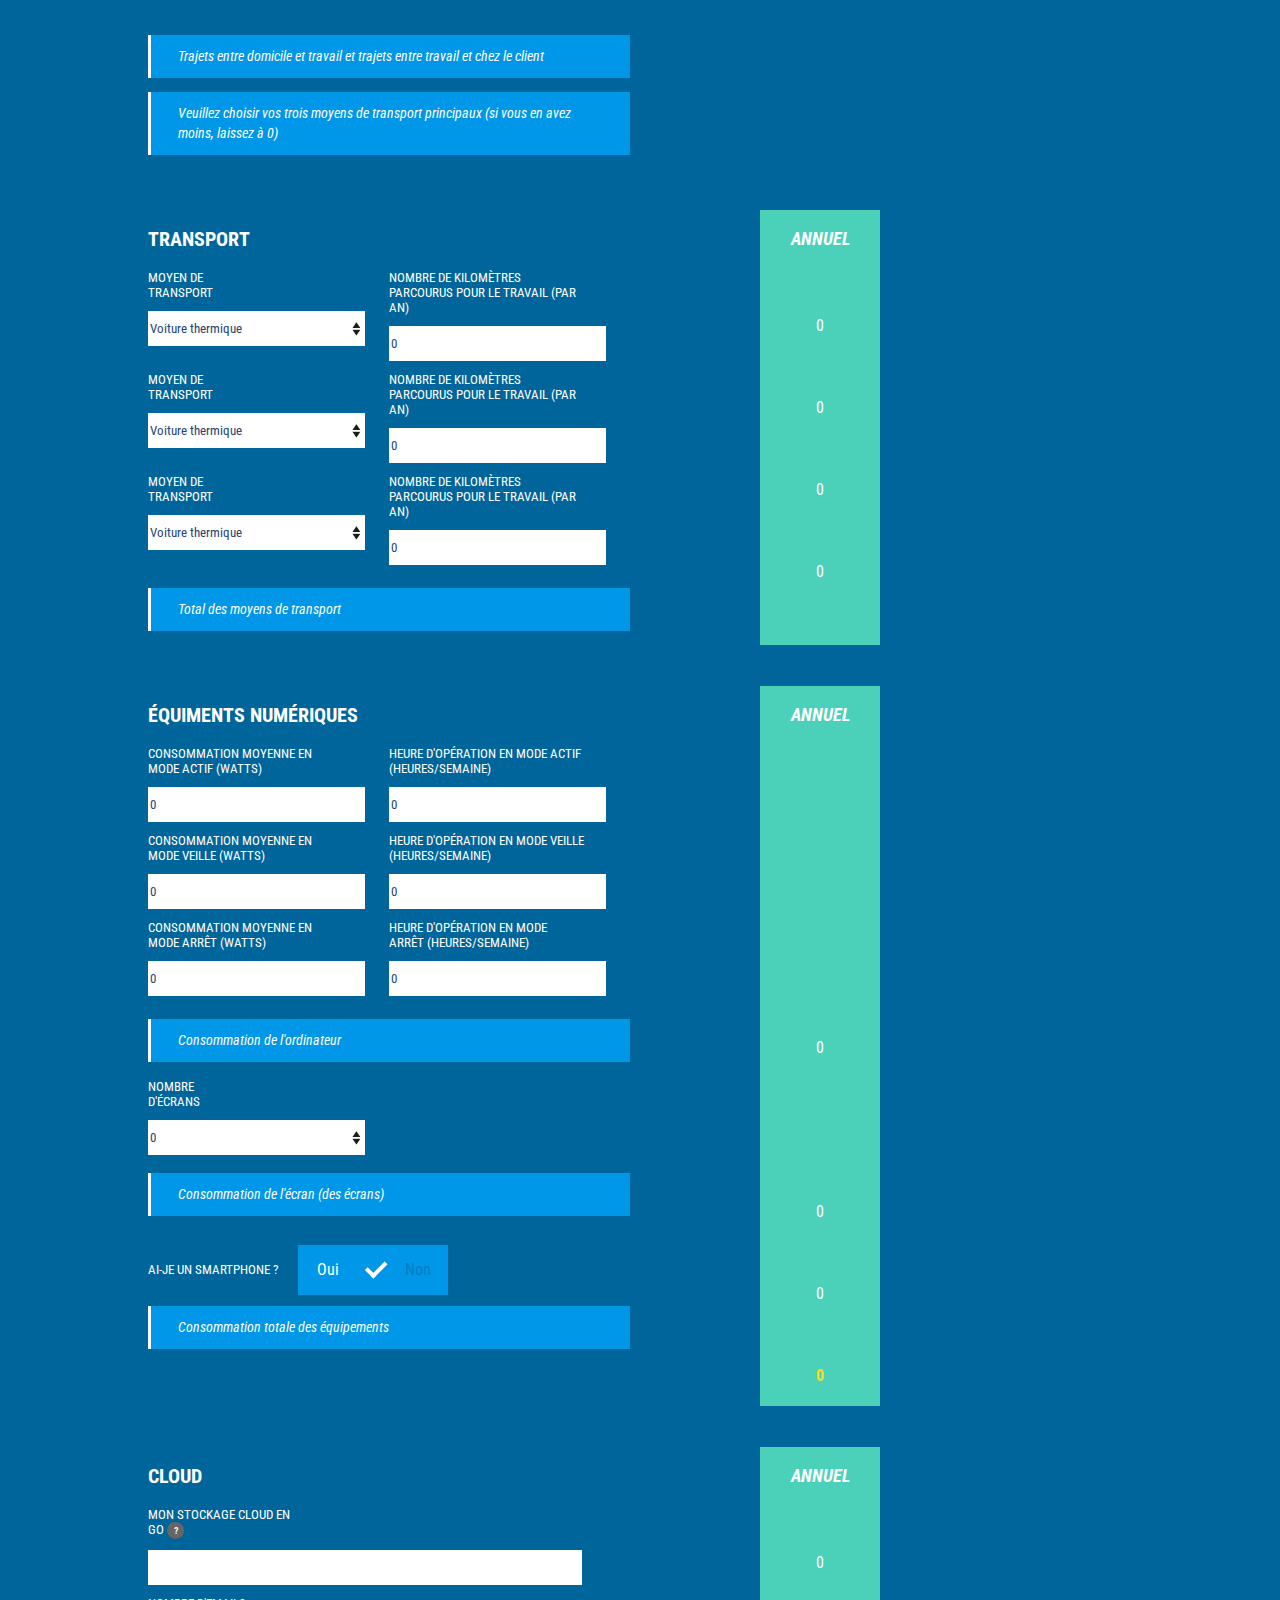
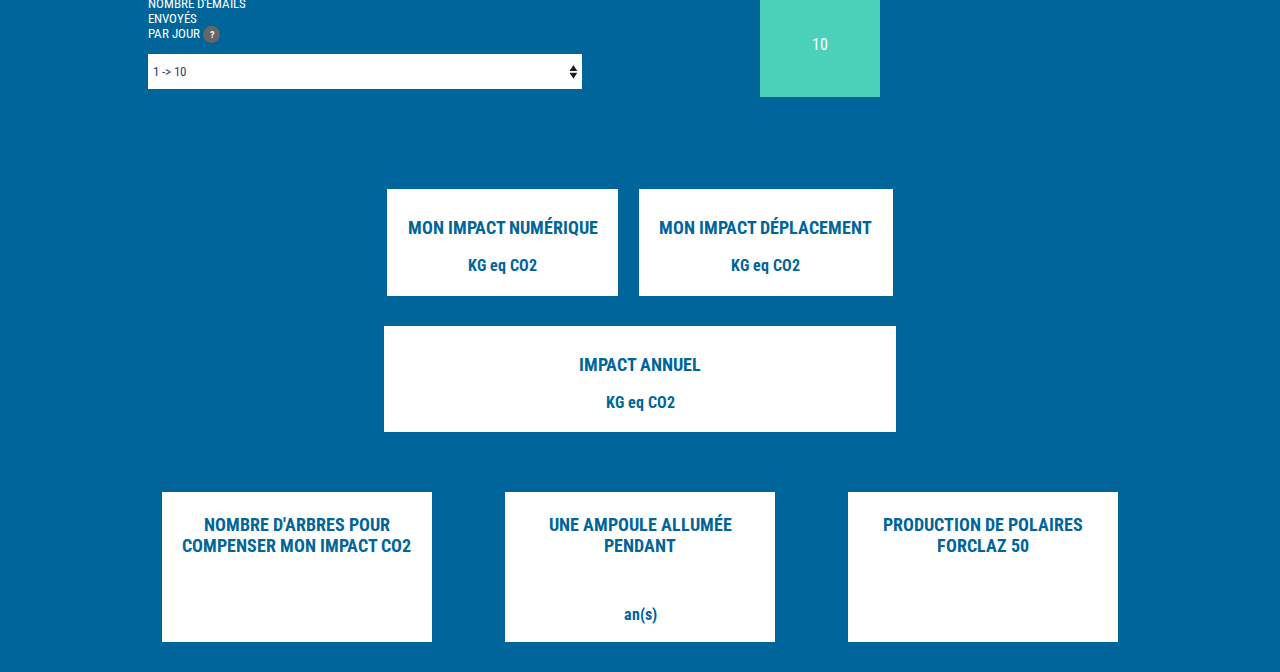
==== commit 779fb5ae: "commit" ====
--- a/index.html
+++ b/index.html
@@ -18,7 +18,7 @@
                     <div class="section">
                         <div class="input_part">
                             <p class="legend">Trajets entre domicile et travail et trajets entre travail et chez le client</p>
-                            <p class="legend">Veuillez choisi vos trois moyens de transport principaux (si vous en avez moins, laissez à 0)</p>
+                            <p class="legend">Veuillez choisir vos trois moyens de transport principaux (si vous en avez moins, laissez à 0)</p>
                         </div>
                     </div>
                     <div id="transport" class="section">
@@ -29,13 +29,7 @@
                                     <div class="question">Moyen de transport</div>
                                     <div class="answer">
                                         <select id="transportation1" class="transportation">
-                                            <option value="car">Voiture</option>
-                                            <option value="bike">Deux roues thermique</option>
-                                            <option value="plane">Avion</option>
-                                            <option value="bus">Bus</option>
-                                            <option value="train">Train</option>
-                                            <option value="subway">Metro ou tram</option>
-                                            <option value="bicycle">Vélo</option>
+                                            
                                         </select>
                                     </div>
                                 </div>
@@ -51,13 +45,7 @@
                                     <div class="question">Moyen de transport</div>
                                     <div class="answer">
                                         <select id="transportation2" class="transportation">
-                                            <option value="car">Voiture</option>
-                                            <option value="bike">Deux roues thermique</option>
-                                            <option value="plane">Avion</option>
-                                            <option value="bus">Bus</option>
-                                            <option value="train">Train</option>
-                                            <option value="subway">Metro ou tram</option>
-                                            <option value="bicycle">Vélo</option>
+                                            
                                         </select>
                                     </div>
                                 </div>
@@ -73,13 +61,7 @@
                                     <div class="question">Moyen de transport</div>
                                     <div class="answer">
                                         <select id="transportation3" class="transportation">
-                                            <option value="car">Voiture</option>
-                                            <option value="bike">Deux roues thermique</option>
-                                            <option value="plane">Avion</option>
-                                            <option value="bus">Bus</option>
-                                            <option value="train">Train</option>
-                                            <option value="subway">Metro ou tram</option>
-                                            <option value="bicycle">Vélo</option>
+                                            
                                         </select>
                                     </div>
                                 </div>
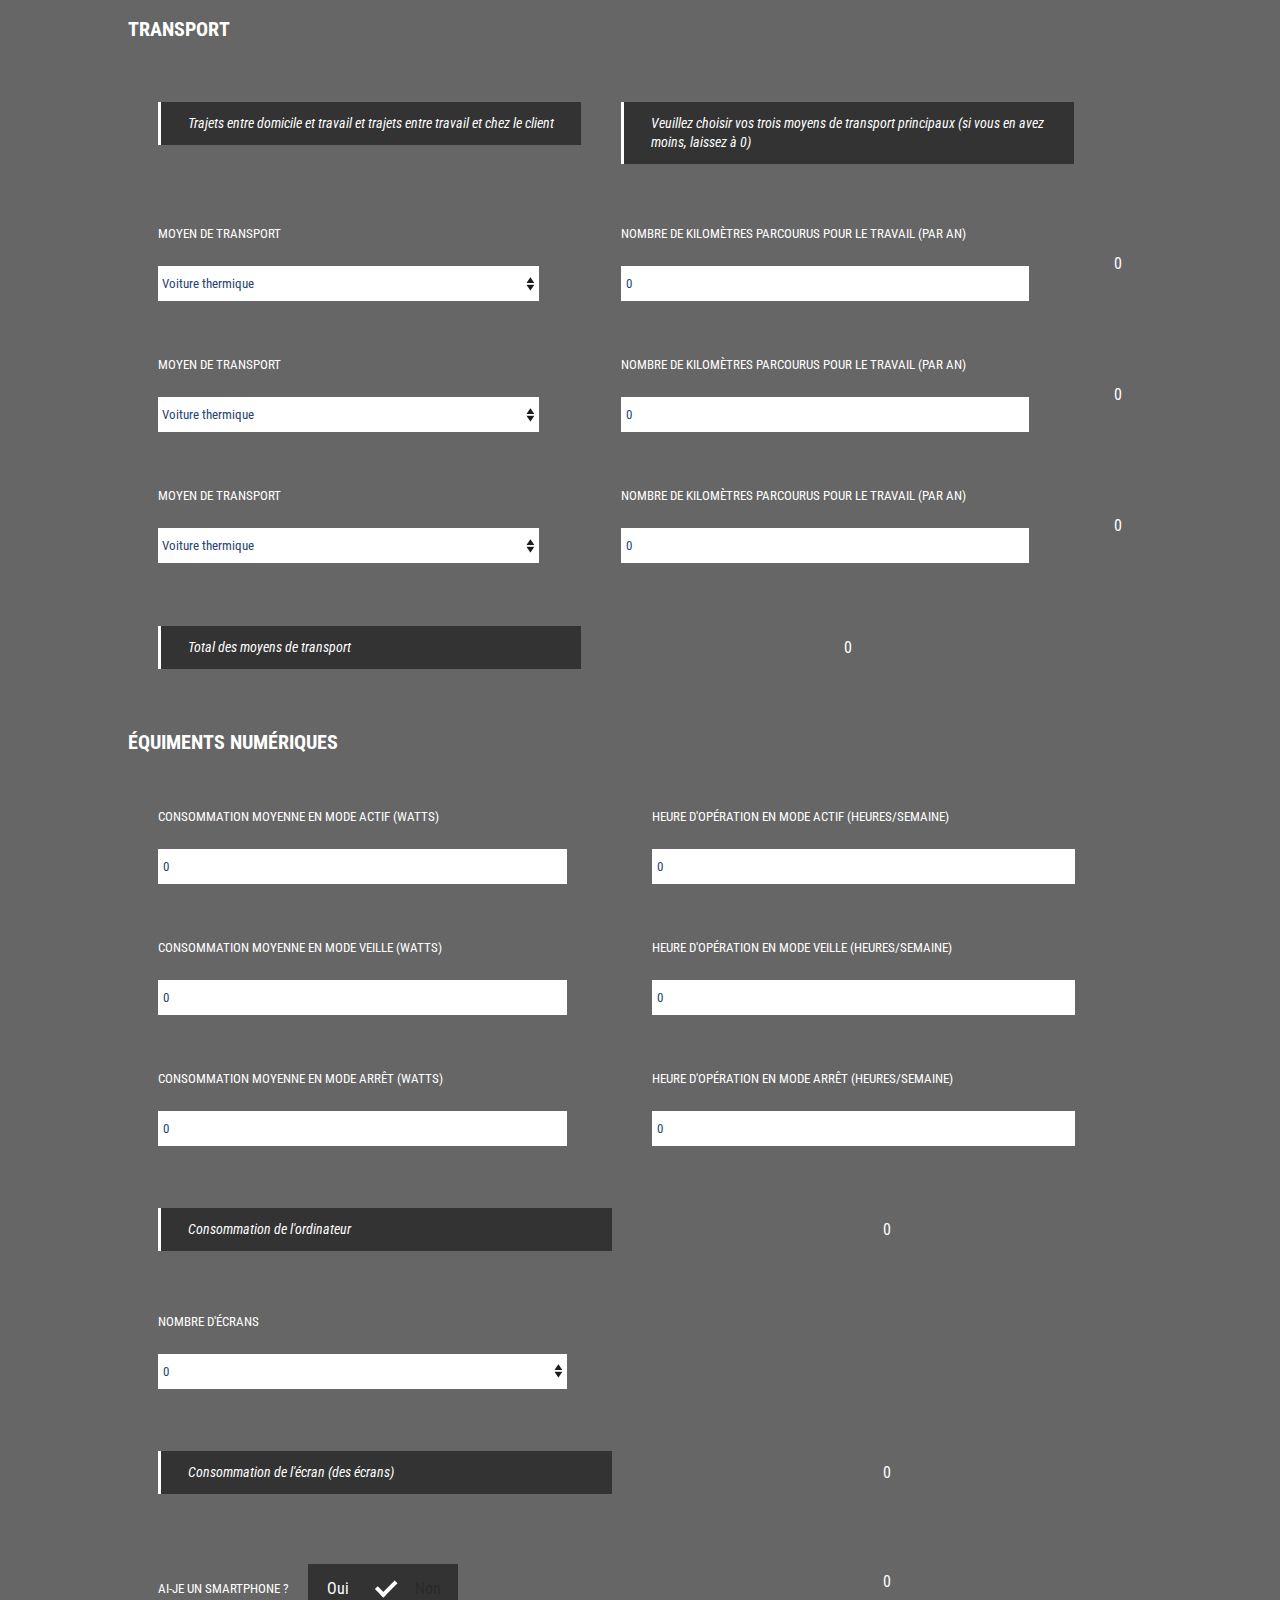
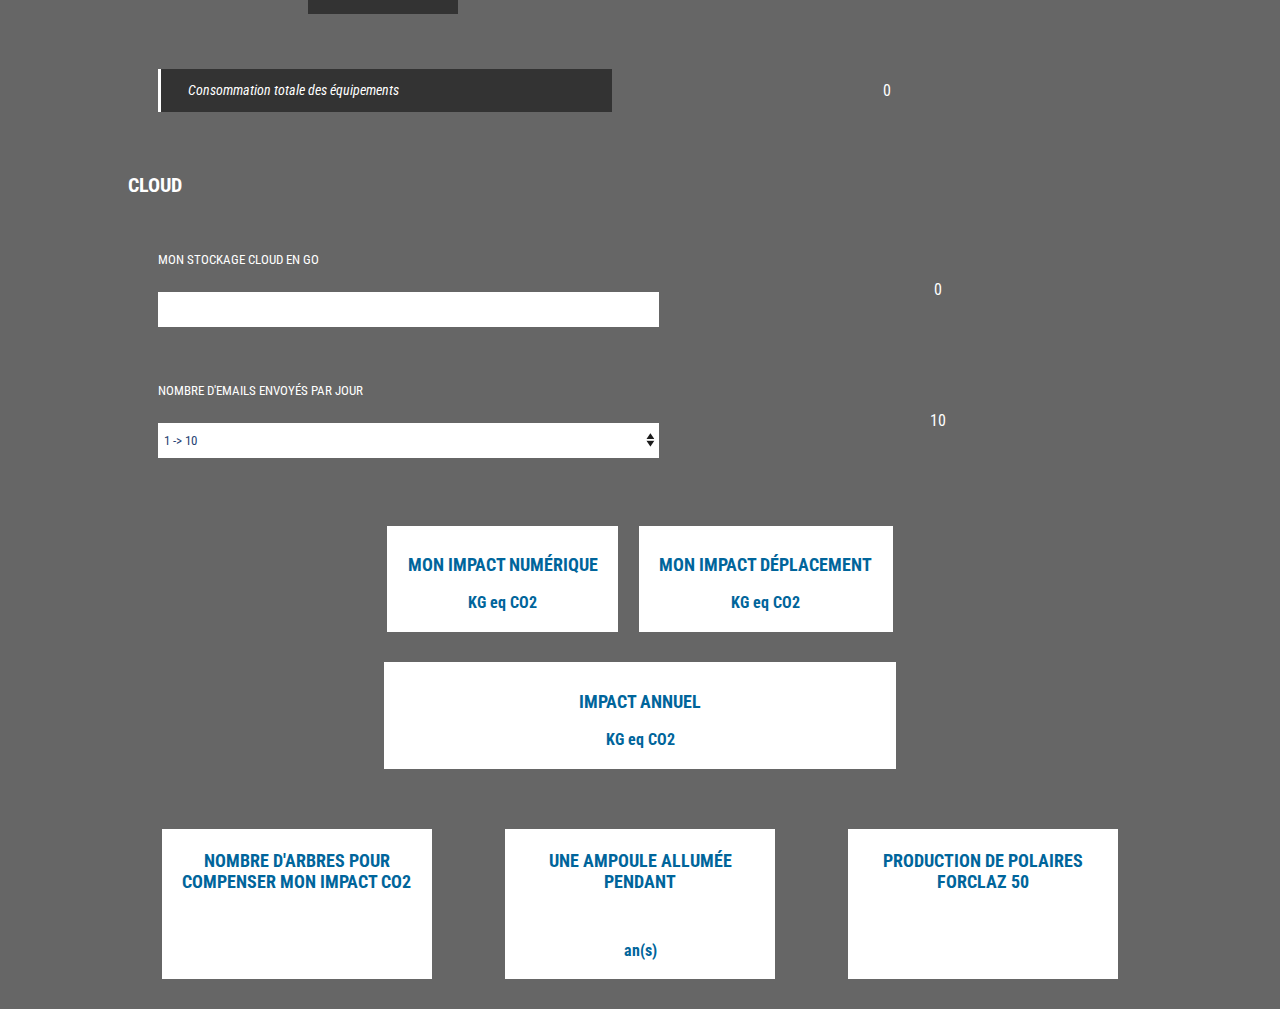
==== commit 9c4d7950: "new design" ====
--- a/index.html
+++ b/index.html
@@ -13,127 +13,122 @@
     <body>
         <div id="page">
             <div id="content">
-                <div class="background-image"></div>
                 <div id="data">
-                    <div class="section">
-                        <div class="input_part">
-                            <p class="legend">Trajets entre domicile et travail et trajets entre travail et chez le client</p>
-                            <p class="legend">Veuillez choisir vos trois moyens de transport principaux (si vous en avez moins, laissez à 0)</p>
-                        </div>
-                    </div>
                     <div id="transport" class="section">
-                        <div class="input_part">
-                            <h2>TRANSPORT</h2>
-                            <div class="groupe">
-                                <div class="qOne">
-                                    <div class="question">Moyen de transport</div>
-                                    <div class="answer">
-                                        <select id="transportation1" class="transportation">
-                                            
-                                        </select>
-                                    </div>
-                                </div>
-                                <div class="qTwo">
-                                    <div class="question">Nombre de kilomètres parcourus pour le travail (par an)</div>
-                                    <div class="answer">
-                                        <input type="number" id="transport_hours1" class="transport_hours" value="0" min="0">
-                                    </div>
-                                </div>
-                            </div>
-                            <div class="groupe">
-                                <div class="qOne">
-                                    <div class="question">Moyen de transport</div>
-                                    <div class="answer">
-                                        <select id="transportation2" class="transportation">
-                                            
-                                        </select>
-                                    </div>
-                                </div>
-                                <div class="qTwo">
-                                    <div class="question">Nombre de kilomètres parcourus pour le travail (par an)</div>
-                                    <div class="answer">
-                                        <input type="number" id="transport_hours2" class="transport_hours" value="0" min="0">
-                                    </div>
-                                </div>
-                            </div>
-                            <div class="groupe">
-                                <div class="qOne">
-                                    <div class="question">Moyen de transport</div>
-                                    <div class="answer">
-                                        <select id="transportation3" class="transportation">
-                                            
-                                        </select>
-                                    </div>
-                                </div>
-                                <div class="qTwo">
-                                    <div class="question">Nombre de kilomètres parcourus pour le travail (par an)</div>
-                                    <div class="answer">
-                                        <input type="number" id="transport_hours3" class="transport_hours" value="0" min="0">
-                                    </div>
-                                </div>
-                            </div>
-                            <p class="legend">Total des moyens de transport</p>
-                            
-                        </div>
-                        <div class="boxes">
-                            <div class="nobox"></div>
-                            <div class="box">
-                                <h3>ANNUEL</h3>
-                                <div id="transport1" class="line24">0</div>
-                                <div id="transport2" class="line24">0</div>
-                                <div id="transport3" class="line24">0</div>
-                                <div id="transport_total" class="line24">0</div>
-                            </div>
-                        </div>
-                    </div>
-                    
+                        <h2>TRANSPORT</h2>
+                        <div class="grid-container">
+                            <div class="grid-item">
+                                <p class="legend">Trajets entre domicile et travail et trajets entre travail et chez le client</p>
+                            </div>
+                            <div class="grid-item">
+                                <p class="legend">Veuillez choisir vos trois moyens de transport principaux (si vous en avez moins, laissez à 0)</p>
+                            </div>
+                            <div class="grid-item"></div>
+                            <div class="grid-item">
+                                <div class="question">Moyen de transport</div>
+                                <div class="answer">
+                                    <select id="transportation1" class="transportation">
+                                        
+                                    </select>
+                                </div>
+                            </div>
+                            <div class="grid-item">
+                                <div class="question">Nombre de kilomètres parcourus pour le travail (par an)</div>
+                                <div class="answer">
+                                    <input type="number" id="transport_hours1" class="transport_hours" value="0" min="0">
+                                </div>
+                            </div>
+                            <div class="grid-item center">
+                                <div id="transport1">0</div>
+                            </div>
+                            <div class="grid-item">
+                                <div class="question">Moyen de transport</div>
+                                <div class="answer">
+                                    <select id="transportation2" class="transportation">
+                                        
+                                    </select>
+                                </div>
+                            </div>
+                            <div class="grid-item">
+                                <div class="question">Nombre de kilomètres parcourus pour le travail (par an)</div>
+                                <div class="answer">
+                                    <input type="number" id="transport_hours2" class="transport_hours" value="0" min="0">
+                                </div>
+                            </div>
+                            <div class="grid-item center">
+                                <div id="transport2">0</div>
+                            </div>
+                            <div class="grid-item">
+                                <div class="question">Moyen de transport</div>
+                                <div class="answer">
+                                    <select id="transportation3" class="transportation">
+                                        
+                                    </select>
+                                </div>
+                            </div>
+                            <div class="grid-item">
+                                <div class="question">Nombre de kilomètres parcourus pour le travail (par an)</div>
+                                <div class="answer">
+                                    <input type="number" id="transport_hours3" class="transport_hours" value="0" min="0">
+                                </div>
+                            </div>
+                            <div class="grid-item center">
+                                <div id="transport3">0</div>
+                            </div>
+                            <div class="grid-item">
+                                <p class="legend">Total des moyens de transport</p>
+                            </div>
+                            <div class="grid-item center">
+                                <div id="transport_total">0</div>
+                            </div>
+                        </div>
+                    </div>
                     <div id="devices" class="section">
-                        <div class="input_part">
-                            <h2>ÉQUIMENTS NUMÉRIQUES</h2>
-                            <div class="groupe">
-                                <div class="qOne">
-                                    <div class="question">Consommation moyenne en mode actif (Watts)</div>
-                                    <div class="answer">
-                                        <input class="computer" type="number" id="pa" value="0" min="0">
-                                    </div>
-                                </div>
-                                <div class="qTwo">
-                                    <div class="question">Heure d'opération en mode actif (heures/semaine)</div>
-                                    <div class="answer">
-                                        <input class="computer" type="number" id="ha" value="0" min="0">
-                                    </div>
-                                </div>
-                            </div>
-                            <div class="groupe">
-                                <div class="qOne">
-                                    <div class="question">Consommation moyenne en mode veille (Watts)</div>
-                                    <div class="answer">
-                                        <input class="computer" type="number" id="pl" value="0" min="0">
-                                    </div>
-                                </div>
-                                <div class="qTwo">
-                                    <div class="question">Heure d'opération en mode veille (heures/semaine)</div>
-                                    <div class="answer">
-                                        <input class="computer" type="number" id="hl" value="0" min="0">
-                                    </div>
-                                </div>
-                            </div>
-                            <div class="groupe">
-                                <div class="qOne">
-                                    <div class="question">Consommation moyenne en mode arrêt (Watts)</div>
-                                    <div class="answer">
-                                        <input class="computer" type="number" id="po" value="0" min="0">
-                                    </div>
-                                </div>
-                                <div class="qTwo">
-                                    <div class="question">Heure d'opération en mode arrêt (heures/semaine)</div>
-                                    <div class="answer">
-                                        <input class="computer" type="number" id="ho" value="0" min="0">
-                                    </div>
-                                </div>
-                            </div>
-                            <p class="legend">Consommation de l'ordinateur</p>
-                            <div class="qOne">
+                        <h2>ÉQUIMENTS NUMÉRIQUES</h2>
+                        <div class="grid-container">
+                            <div class="grid-item">
+                                <div class="question">Consommation moyenne en mode actif (Watts)</div>
+                                <div class="answer">
+                                    <input class="computer" type="number" id="pa" value="0" min="0">
+                                </div>
+                            </div>
+                            <div class="grid-item">
+                                <div class="question">Heure d'opération en mode actif (heures/semaine)</div>
+                                <div class="answer">
+                                    <input class="computer" type="number" id="ha" value="0" min="0">
+                                </div>
+                            </div>
+                            <div class="grid-item">
+                                <div class="question">Consommation moyenne en mode veille (Watts)</div>
+                                <div class="answer">
+                                    <input class="computer" type="number" id="pl" value="0" min="0">
+                                </div>
+                            </div>
+                            <div class="grid-item">
+                                <div class="question">Heure d'opération en mode veille (heures/semaine)</div>
+                                <div class="answer">
+                                    <input class="computer" type="number" id="hl" value="0" min="0">
+                                </div>
+                            </div>
+                            <div class="grid-item">
+                                <div class="question">Consommation moyenne en mode arrêt (Watts)</div>
+                                <div class="answer">
+                                    <input class="computer" type="number" id="po" value="0" min="0">
+                                </div>
+                            </div>
+                            <div class="grid-item">
+                                <div class="question">Heure d'opération en mode arrêt (heures/semaine)</div>
+                                <div class="answer">
+                                    <input class="computer" type="number" id="ho" value="0" min="0">
+                                </div>
+                            </div>
+                            <div class="grid-item">
+                                <p class="legend">Consommation de l'ordinateur</p>
+                            </div>
+                            <div class="grid-item center">
+                                <div id="computer_impact_annuel">0</div>
+                            </div>
+                            <div class="grid-item">
                                 <div class="question">Nombre d'écrans</div>
                                 <div class="answer">
                                     <select id="screen">
@@ -144,63 +139,67 @@
                                     </select>
                                 </div>
                             </div>
-                            <p class="legend">Consommation de l'écran (des écrans)</p>
-                            <div class="qTwo" id="smartphone">
-                                <div class="question">Ai-je un smartphone ?</div>
-                                <div class="answer">
-                                    <div class="toggle-radio">
-                                        <input type="radio" value="yes" name="phone" id="yes" checked>
-                                        <input type="radio" value="no" name="phone" id="no">
-                                        <div class="switch">
-                                            <label for="yes">Oui</label>
-                                            <label for="no">Non</label>
-                                            <span></span>
+                            <div class="grid-item">
+
+                            </div>
+                            <div class="grid-item">
+                                <p class="legend">Consommation de l'écran (des écrans)</p>
+                            </div>
+                            <div class="grid-item center">
+                                <div id="screen_total_annuel">0</div>
+                            </div>
+                            <div class="grid-item">
+                                <div id="smartphone">
+                                    <div class="question">Ai-je un smartphone ?</div>
+                                    <div class="answer">
+                                        <div class="toggle-radio">
+                                            <input type="radio" value="yes" name="phone" id="yes" checked>
+                                            <input type="radio" value="no" name="phone" id="no">
+                                            <div class="switch">
+                                                <label for="yes">Oui</label>
+                                                <label for="no">Non</label>
+                                                <span></span>
+                                            </div>
                                         </div>
                                     </div>
                                 </div>
                             </div>
-                            <p class="legend">Consommation totale des équipements</p>
-                        </div>
-                        <div class="boxes">
-                            <div class="nobox"></div>
-                            <div class="box">
-                                <h3>ANNUEL</h3>
-                                <div class="line24"></div>
-                                <div class="line24"></div>
-                                <div class="line24"></div>
-                                <div id="computer_impact_annuel" class="line24">0</div>
-                                <div class="line24"></div>
-                                <div id="screen_total_annuel" class="line24">0</div>
-                                <div id="phone_total_annuel" class="line24">0</div>
-                                <div id="devices_total_annuel" class="bold line24">0</div>
+                            <div class="grid-item center">
+                                <div id="phone_total_annuel">0</div>
+                            </div>
+                            <div class="grid-item">
+                                <p class="legend">Consommation totale des équipements</p>
+                            </div>
+                            <div class="grid-item center">
+                                <div id="devices_total_annuel">0</div>
                             </div>
                         </div>
                     </div>
                     <div id="cloud" class="section">
-                        <div class="input_part">
-                            <h2>CLOUD</h2>
-                            <div class="question faq">Mon stockage Cloud en Go <a class="info" onclick="return false" href="#">?</a></div>
-                            <div class="encart">Empreinte basée sur une étude Green IT - Frédéric Bordage : 120g Co2/Go stocké</div>
-                            <div class="answer">
-                                <input type="number" id="storage_google" min="0">
-                            </div>
-                            <div class="question faq">Nombre d'emails envoyés<br />par jour <a class="info" onclick="return false" href="#">?</a></div>
-                            <div class="encart">NB : Ces résultats sont basés sur une étude de l'ADEME datant de 2011, intitulée <em>Analyse comparée des impacts environnementaux de la communication par voie électronique</em>, seule étude réalisée sur cet indicateur, s'appuyant sur un scénario où chaque email envoyé pèserait 1Mo. Au regard des différentes études, on peut estimer que la taille moyenne d'un email composé uniquement de texte est au moins 10 fois moins élevée.</div>
-                            <div class="answer">
-                                <select id="sel_emails">
-                                    <option value="1">1 -> 10</option>
-                                    <option value="11">11 -> 20</option>
-                                    <option value="21">21 -> 40</option>
-                                    <option value="41">+ 40</option>
-                                </select>
-                            </div>
-                        </div>
-                        <div class="boxes">
-                            <div class="nobox"></div>
-                            <div class="box">
-                                <h3>ANNUEL</h3>
-                                <div class="line24" id="storage_google_annuel">0</div>
-                                <div id="impact_email_annuel" class="line24">10</div>
+                        <h2>CLOUD</h2>
+                        <div class="grid-container">
+                            <div class="grid-item">
+                                <div class="question">Mon stockage Cloud en Go</div><!-- 120g Co2/Go stocké -->
+                                <div class="answer">
+                                    <input type="number" id="storage_google" min="0">
+                                </div>
+                            </div>
+                            <div class="grid-item center">
+                                <div id="storage_google_annuel">0</div>
+                            </div>
+                            <div class="grid-item">
+                                <div class="question ">Nombre d'emails envoyés par jour</div>
+                                <div class="answer">
+                                    <select id="sel_emails">
+                                        <option value="1">1 -> 10</option>
+                                        <option value="11">11 -> 20</option>
+                                        <option value="21">21 -> 40</option>
+                                        <option value="41">+ 40</option>
+                                    </select>
+                                </div>
+                            </div>
+                            <div class="grid-item center">
+                                <div id="impact_email_annuel">10</div>
                             </div>
                         </div>
                     </div>
@@ -268,20 +267,6 @@
                 </div>
             </div>
         </div>
-        <script>
-            $(document).ready(function(){
-                $('.info').stop().mouseout(function(){
-                    $(this).parents('.question').next('.encart').hide('slow');
-                    return false;
-                });
-                $('.encart').stop().click(function(){
-                    $('.encart').hide('fast');return false;
-                });
-                $('.info').stop().mouseover(function(){
-                    $(this).parents('.question').next('.encart').show('fast');return false;
-                });
-            });
-        </script>
         <script src="./src/js/main.js"></script>
     </body>
 </html>--- a/src/css/style.css
+++ b/src/css/style.css
@@ -5,8 +5,34 @@
     font-family:'Roboto Condensed',sans-serif;
     margin:0 auto;
     width:100%;
-    background:#00659b
+    background:#666;
+    color: #fff;
 }
+
+.grid-container {
+    display: grid;
+    grid-template-columns: auto auto auto;
+    padding: 10px;
+}
+
+.grid-item {
+    display: flex;
+    flex-direction: column;
+    margin: 20px;
+    
+}
+
+.grid-item.center {
+    justify-content: center;
+    align-items: center;
+}
+
+#devices .grid-container, #cloud .grid-container{
+    display: grid;
+    grid-template-columns: auto auto;
+    padding: 10px;
+}
+
 #page{
     margin:0 auto;
     width:95%
@@ -16,6 +42,14 @@
 }
 @media only screen and (min-width: 1200px){
     #page{width:80%}
+}
+#content{width:100%;height:auto;z-index:100;margin:auto}
+#data{
+    position:relative;
+    left:0;
+    right:0;
+    z-index:9999;
+    margin:auto;
 }
 div{
     border:0 solid;
@@ -39,16 +73,12 @@
     font-weight:700;
     color:#FDD827;
 }
-#content{width:100%;height:auto;z-index:100;margin:auto}
+
 #footer{margin:0 auto}
-#data{
-    position:relative;
-    left:0;
-    right:0;
-    z-index:9999;
-    margin:auto;
+
+.section{
+    margin: 10px 0;
 }
-.section{width:100%;padding-top:10px;clear:both;}
 .boxes{width:100%}
 .box{float:left;width:23%;margin-bottom:20px;margin-right:2%;background-color:#4BD1B9;text-align:center;color:#fff;height:100%}
 .nobox{float:left;min-height:130px;width:23%;margin-bottom:20px;margin-right:2%;text-align:center}
@@ -69,11 +99,7 @@
     border:none;height:35px;background:#fff;width:90%;font-family:'Roboto Condensed';color:#274374;padding:1%}
 .answer select{background:url('../../assets/drop-down.png') no-repeat center right #fff;background-size:15px 14px}
 .input_part{padding-left:20px;width:100%;font-size:16px}
-.question a{color:#fff;text-transform:lowercase;font-style:italic}
-.question a:hover{color:#fee194}
 @media only screen and (min-width: 998px){
-    .section,.groupe{display:flex;justify-content:space-between;padding:2% 0}
-    .section{align-items:stretch}
     .input_part{width:49%}
     .boxes{width:51%}
     .question{padding-right:19%}
@@ -92,15 +118,9 @@
     .box div.line24:last-child{height:20px}
 }
 
-.faq a{display:inline-block;background:#666;color:#FAF5E4;font-size:10px;border-radius:50%;
-    padding:0;height:17px;line-height:17px;width:17px;text-align:center;font-weight:bold;text-decoration:none;font-style:normal
-}
-.faq a:hover{background-color:#fee194}
-.faq{position:relative}
-.encart{display:none;background:#666;color:#fff;font-size:13px;line-height:18px;width:330px;padding:12px;position:absolute;z-index:10000}
 #smartphone{position:relative;padding-top:20px}
 #smartphone .question{width:150px;padding-right:0}
-.switch{position:absolute;margin-left:150px;top:15px;width:150px;height:50px;text-align:center;background:#0097E8;transition:all 0.2s ease}
+.switch{position:absolute;margin-left:150px;top:15px;width:150px;height:50px;text-align:center;background:#333;transition:all 0.2s ease}
 .switch span{position:absolute;width:20px;height:4px;top:50%;left:50%;margin:-2px 0px 0px -4px;
     background:#fff;display:block;transform:rotate(-45deg);transition:all 0.2s ease
 }
@@ -120,7 +140,7 @@
     font-size:0.9rem;
     border-left:3px solid #fff;
     padding:12px 27px;
-    background:#0097E8;
+    background:#333;
     line-height:1.2rem
 }
 
@@ -131,7 +151,6 @@
 .total{color:red}
 .div_total{width:50%;margin:0 auto}
 .div_equiv{width:33%;font-weight:700;text-align:center}
-.div_image{}
 .div_equivtotal{width:80%;margin:0 auto;height:150px}
 .tableauImpact{font-size:18px;font-weight:600;color:#fff;width:100%;text-align:center;margin:auto;padding-top:5px}
 .ges2,.ges4{display:inline-block;border-radius:10px;font-weight:600;margin:0 6px;color:#fff;
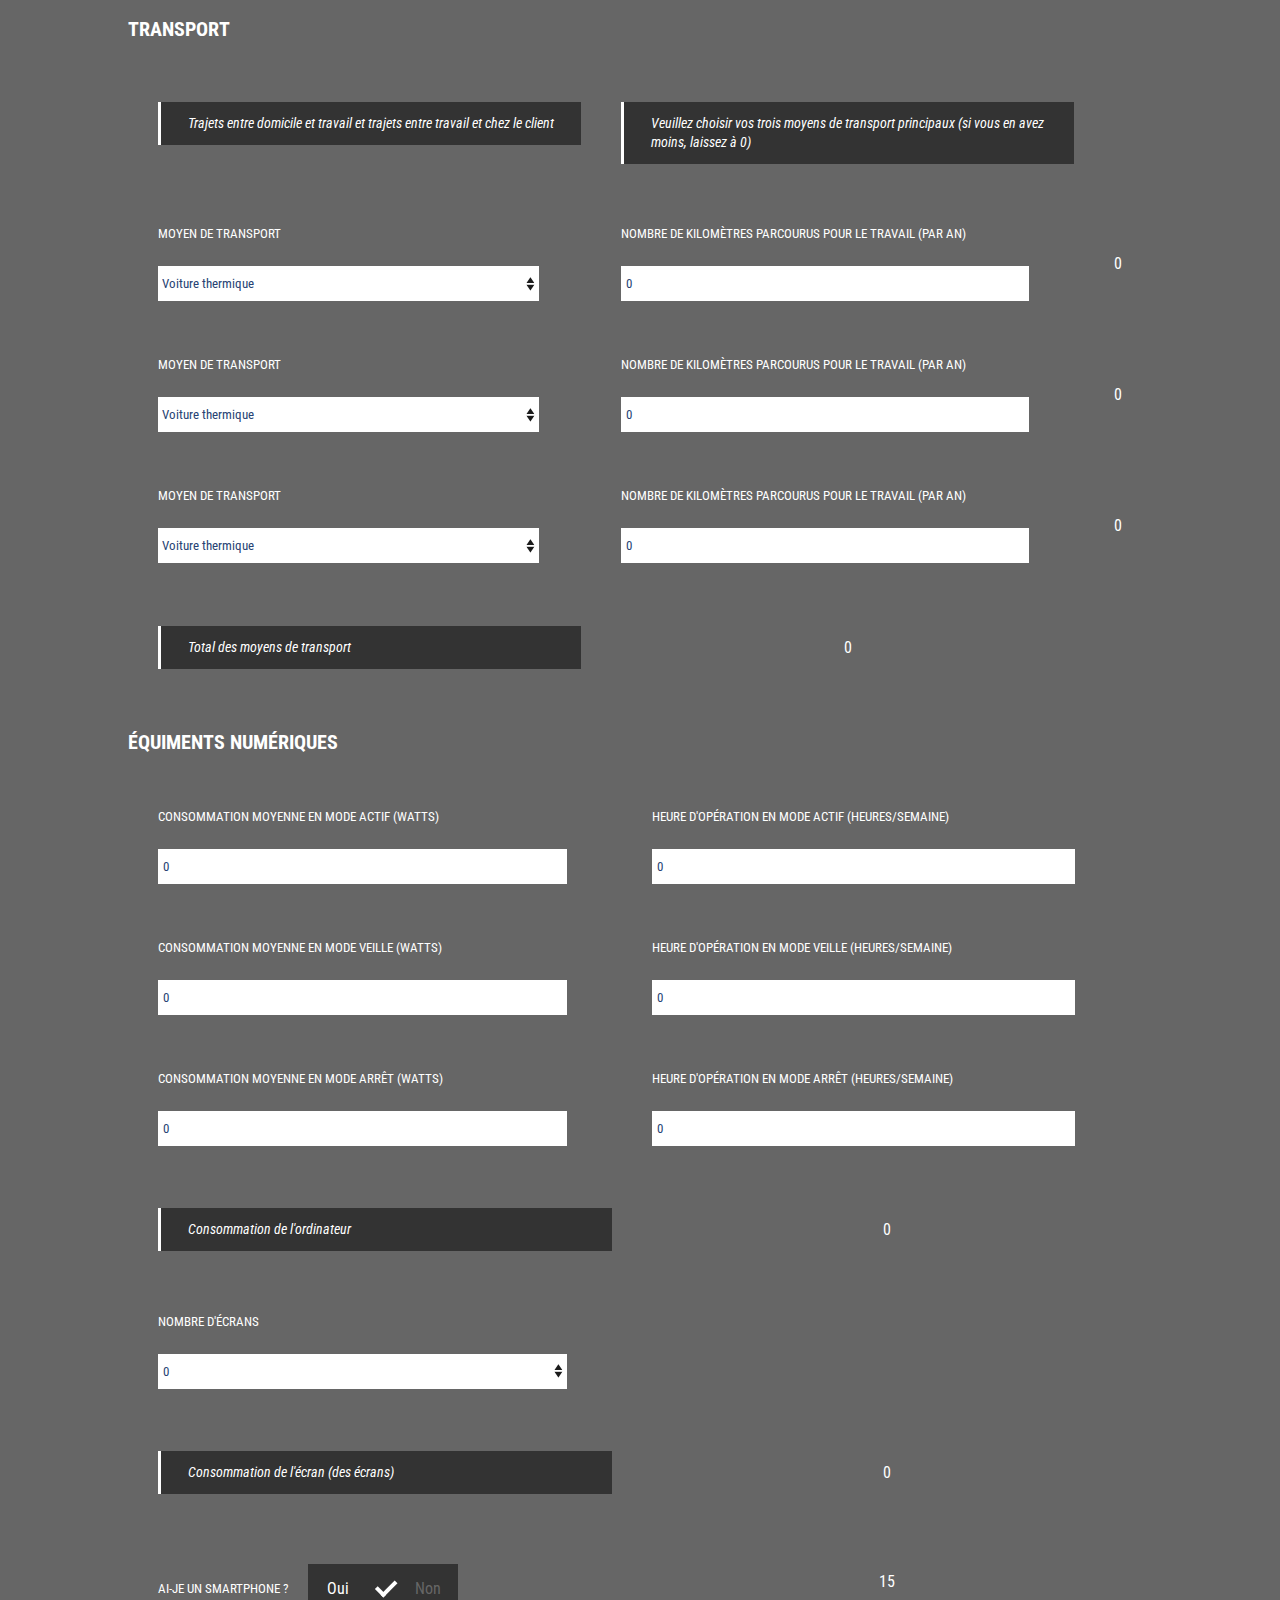
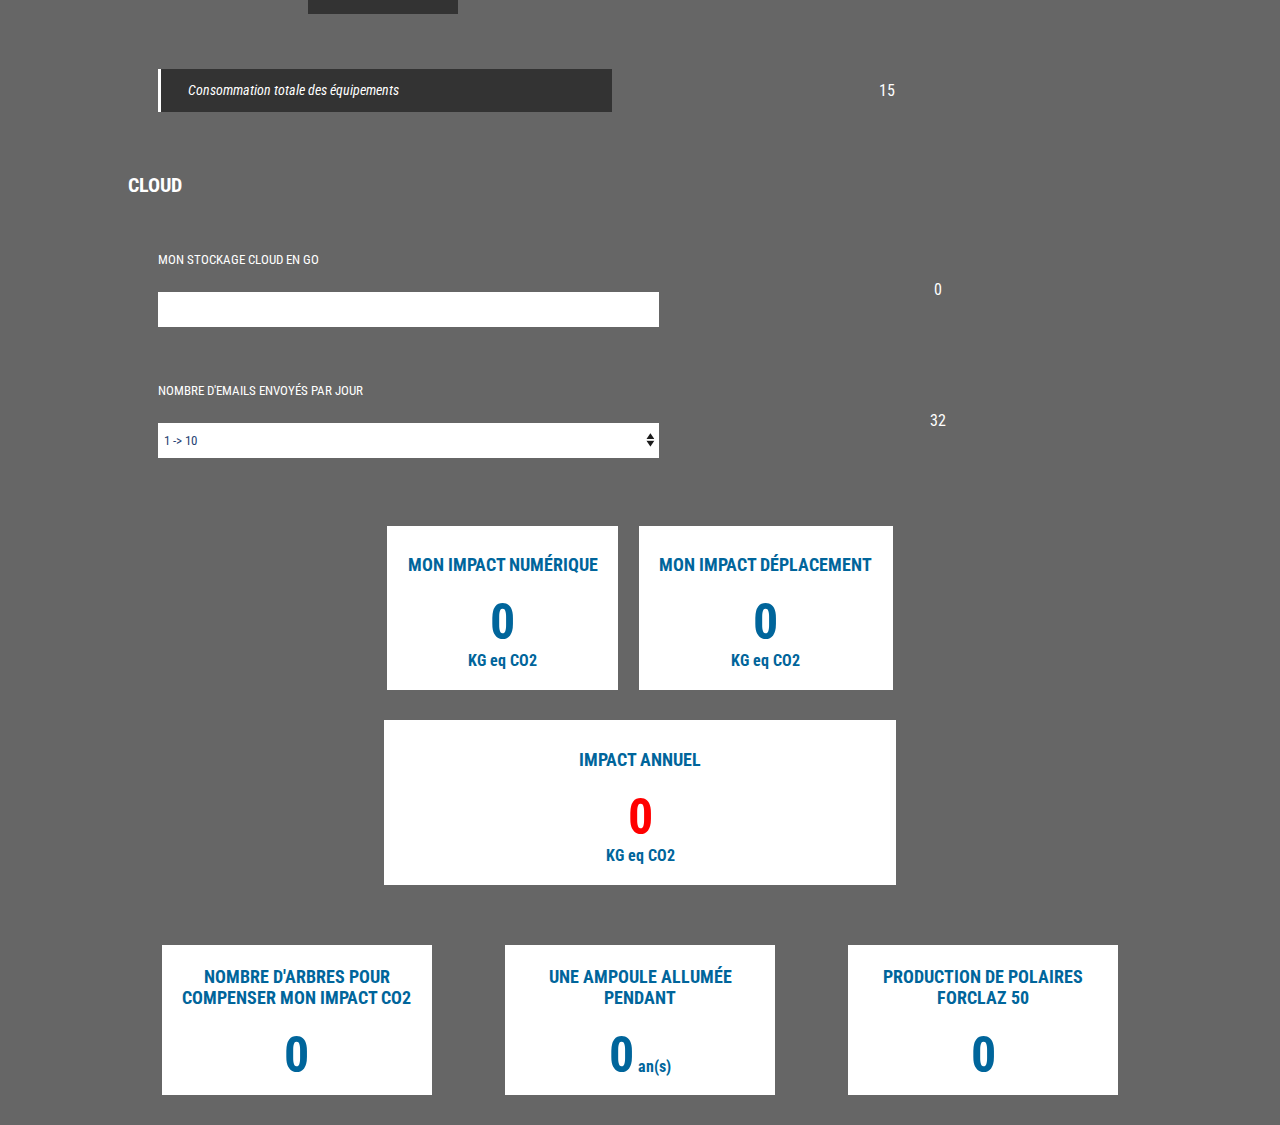
==== commit 41389eb5: "commit" ====
--- a/index.html
+++ b/index.html
@@ -5,8 +5,6 @@
         <meta http-equiv="Content-Type" content="text/html; charset=utf-8" />
         <link rel="stylesheet" href="./src/css/style.css" />
         <link href="https://fonts.googleapis.com/css?family=Roboto+Condensed" rel="stylesheet">
-        <script src="./src/js/jquery.js"></script>
-        <!--<script src="./src/js/scripts.js"></script>-->
         <meta http-equiv="X-UA-Compatible" content="IE=edge">
         <meta name="viewport" content="width=device-width, initial-scale=1, maximum-scale=1, user-scalable=no">
     </head>
@@ -38,8 +36,8 @@
                                     <input type="number" id="transport_hours1" class="transport_hours" value="0" min="0">
                                 </div>
                             </div>
-                            <div class="grid-item center">
-                                <div id="transport1">0</div>
+                            <div id="transport1" class="grid-item center">
+                                0
                             </div>
                             <div class="grid-item">
                                 <div class="question">Moyen de transport</div>
@@ -55,8 +53,8 @@
                                     <input type="number" id="transport_hours2" class="transport_hours" value="0" min="0">
                                 </div>
                             </div>
-                            <div class="grid-item center">
-                                <div id="transport2">0</div>
+                            <div id="transport2" class="grid-item center">
+                                0
                             </div>
                             <div class="grid-item">
                                 <div class="question">Moyen de transport</div>
@@ -72,14 +70,14 @@
                                     <input type="number" id="transport_hours3" class="transport_hours" value="0" min="0">
                                 </div>
                             </div>
-                            <div class="grid-item center">
-                                <div id="transport3">0</div>
+                            <div id="transport3" class="grid-item center">
+                                0
                             </div>
                             <div class="grid-item">
                                 <p class="legend">Total des moyens de transport</p>
                             </div>
-                            <div class="grid-item center">
-                                <div id="transport_total">0</div>
+                            <div id="transport_total"class="grid-item center">
+                                0
                             </div>
                         </div>
                     </div>
@@ -133,9 +131,9 @@
                                 <div class="answer">
                                     <select id="screen">
                                         <option value="0">0</option>
-                                        <option value="1">1</option>
-                                        <option value="2">2</option>
-                                        <option value="3">3</option>
+                                        <option value="154">1</option>
+                                        <option value="308">2</option>
+                                        <option value="463">3</option>
                                     </select>
                                 </div>
                             </div>
@@ -165,13 +163,13 @@
                                 </div>
                             </div>
                             <div class="grid-item center">
-                                <div id="phone_total_annuel">0</div>
+                                <div id="phone_total_annuel">15</div>
                             </div>
                             <div class="grid-item">
                                 <p class="legend">Consommation totale des équipements</p>
                             </div>
                             <div class="grid-item center">
-                                <div id="devices_total_annuel">0</div>
+                                <div id="devices_total_annuel">15</div>
                             </div>
                         </div>
                     </div>
@@ -181,25 +179,25 @@
                             <div class="grid-item">
                                 <div class="question">Mon stockage Cloud en Go</div><!-- 120g Co2/Go stocké -->
                                 <div class="answer">
-                                    <input type="number" id="storage_google" min="0">
-                                </div>
-                            </div>
-                            <div class="grid-item center">
-                                <div id="storage_google_annuel">0</div>
+                                    <input type="number" id="cloud_storage" min="0">
+                                </div>
+                            </div>
+                            <div class="grid-item center">
+                                <div id="cloud_storage_value">0</div>
                             </div>
                             <div class="grid-item">
                                 <div class="question ">Nombre d'emails envoyés par jour</div>
                                 <div class="answer">
                                     <select id="sel_emails">
-                                        <option value="1">1 -> 10</option>
-                                        <option value="11">11 -> 20</option>
-                                        <option value="21">21 -> 40</option>
-                                        <option value="41">+ 40</option>
-                                    </select>
-                                </div>
-                            </div>
-                            <div class="grid-item center">
-                                <div id="impact_email_annuel">10</div>
+                                        <option value="32">1 -> 10</option>
+                                        <option value="64">11 -> 20</option>
+                                        <option value="129">21 -> 40</option>
+                                        <option value="226">+ 40</option>
+                                    </select>
+                                </div>
+                            </div>
+                            <div class="grid-item center">
+                                <div id="impact_email_annuel">32</div>
                             </div>
                         </div>
                     </div>
@@ -208,17 +206,17 @@
                         <div class="impact_total" id="first_row">
                             <div class="div_subtotal">
                                 <h3>Mon impact numérique</h3>
-                                <div id="total_impact_numerique" class="subtotal"></div>KG eq CO2
+                                <div id="total_impact_numerique" class="subtotal">0</div>KG eq CO2
                             </div>
                             <div class="div_subtotal">
                                 <h3>Mon impact déplacement</h3>
-                                <div id="total_impact_deplacement" class="subtotal"></div>KG eq CO2
+                                <div id="total_impact_deplacement" class="subtotal">0</div>KG eq CO2
                             </div>
                         </div>
                         <div class="impact_total">
                             <div class="div_subtotal div_total">
                                 <h3>Impact annuel</h3>
-                                <div id="total_impact" class="subtotal total"></div>KG eq CO2
+                                <div id="total_impact" class="subtotal total">0</div>KG eq CO2
                             </div>
                         </div>
                         <div id="last_row">
@@ -231,7 +229,7 @@
                                 <div class="impact_total">
                                     <div class="div_subtotal div_equivtotal">
                                         <h3>Nombre d'arbres pour compenser mon impact Co2</h3>
-                                        <span id="nb_arbres" class="subtotal"></span>
+                                        <span id="nb_arbres" class="subtotal">0</span>
                                     </div>
                                 </div>
                             </div>
@@ -244,7 +242,7 @@
                                 <div class="impact_total">
                                     <div class="div_subtotal div_equivtotal">
                                         <h3>Une ampoule allumée<br />pendant</h3>
-                                        <span id="nb_bulb" class="subtotal"></span>
+                                        <span id="nb_bulb" class="subtotal">0</span>
                                         <span>an(s)</span>
                                     </div>
                                 </div>
@@ -258,7 +256,7 @@
                                 <div class="impact_total">
                                     <div class="div_subtotal div_equivtotal">
                                         <h3>Production de polaires Forclaz 50</h3>
-                                        <span id="nb_polaire" class="subtotal"></span>
+                                        <span id="nb_polaire" class="subtotal">0</span>
                                     </div>
                                 </div>
                             </div>
--- a/src/css/style.css
+++ b/src/css/style.css
@@ -94,6 +94,12 @@
     vertical-align:bottom
 }
 
+@media screen and (max-width: 680px){
+    .question{
+        height: 50px;
+    }
+}
+
 .answer{color:#274374;margin:5px 0;padding:3px 0}
 .answer select,input:not([type=radio]){-webkit-appearance:none;-moz-appearance:none;appearance:none;border-radius:0;
     border:none;height:35px;background:#fff;width:90%;font-family:'Roboto Condensed';color:#274374;padding:1%}
@@ -134,6 +140,7 @@
 #no:checked ~ .switch span:after{background:#fff;height:20px;margin-top:-8px;margin-left:8px}
 #yes:checked ~ .switch label[for=yes]{color:#fff}
 #no:checked ~ .switch label[for=no]{color:#fff}
+#no ~ .switch label[for=no]{color:#666}
 .legend{
     font-style:italic;
     color:#fff;
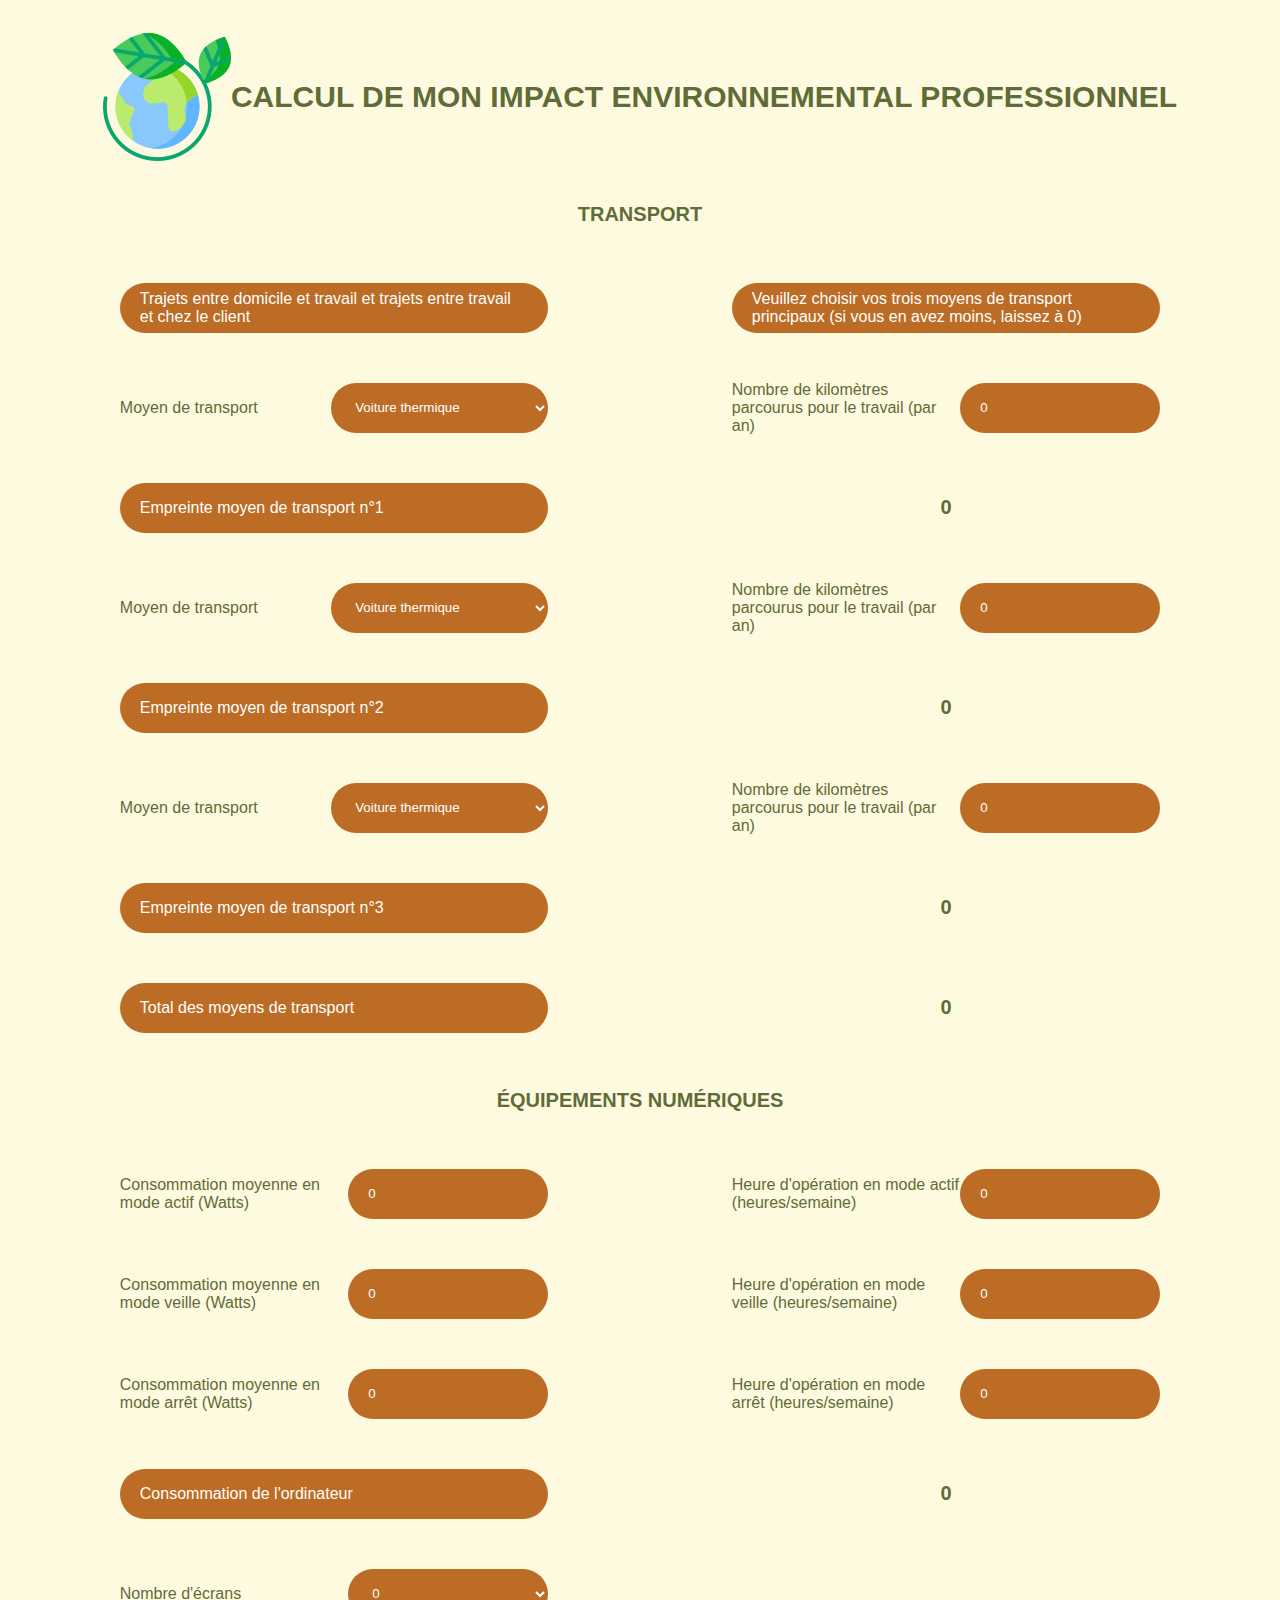
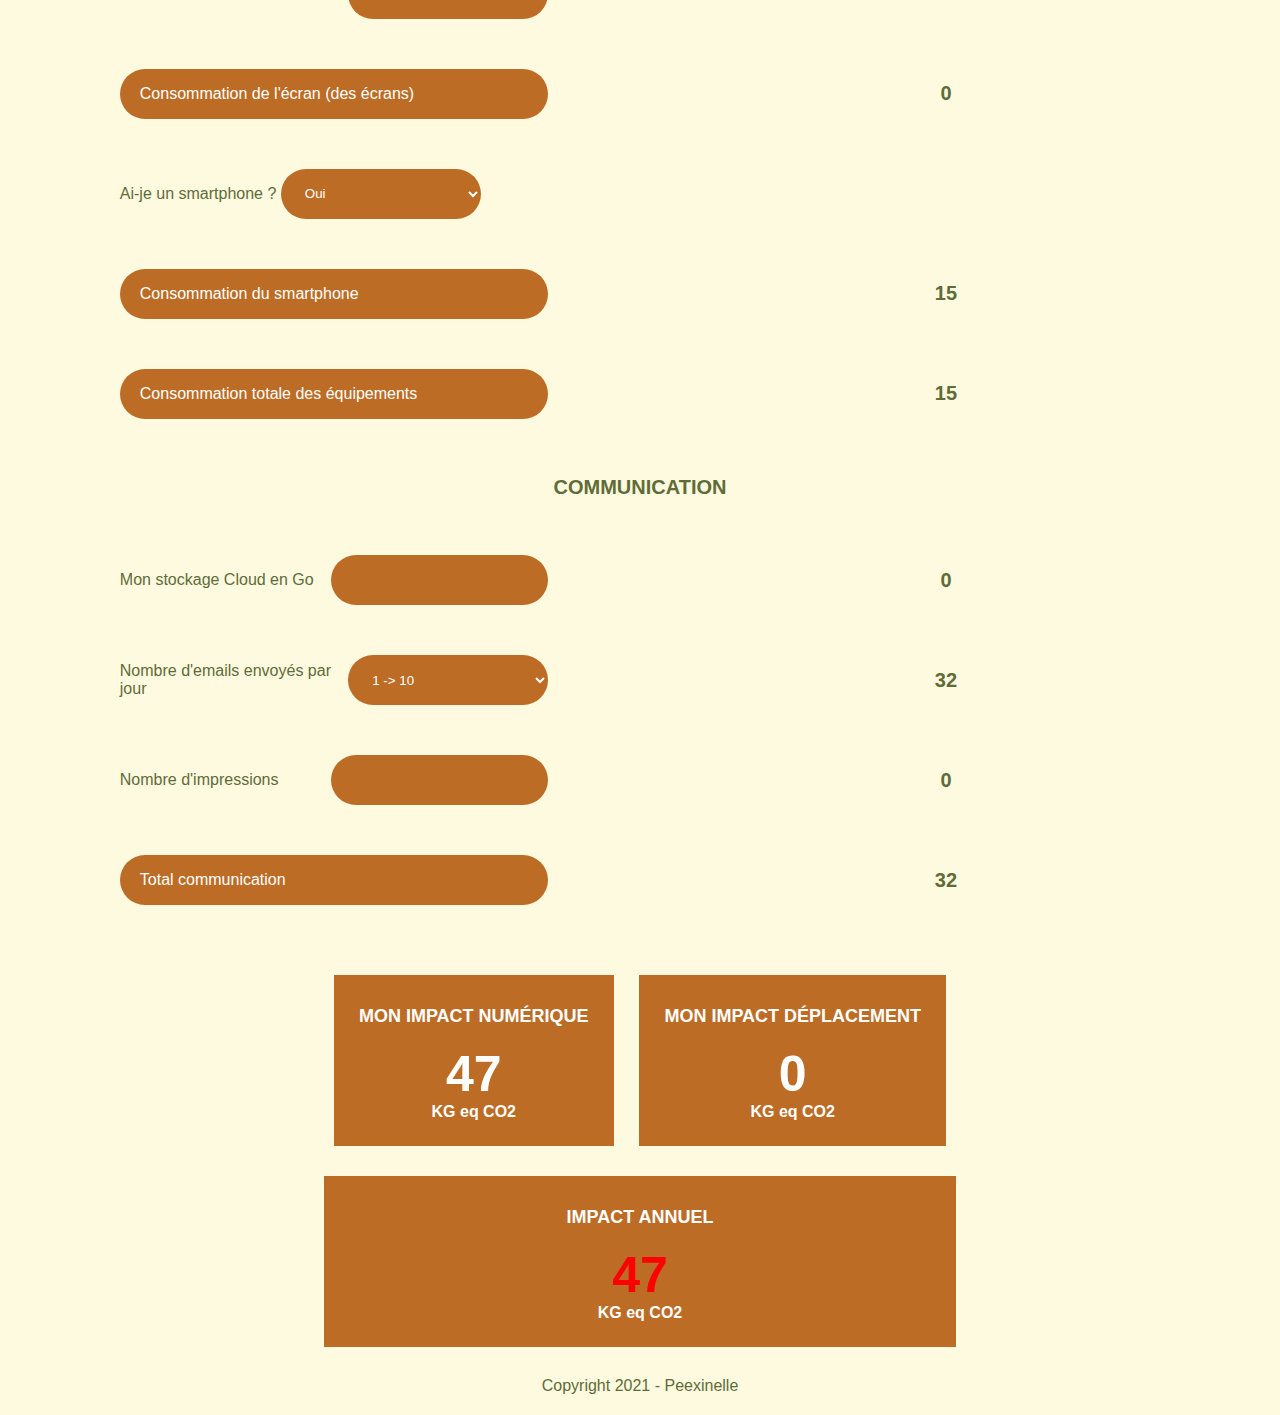
==== commit 056afcae: "commit" ====
--- a/index.html
+++ b/index.html
@@ -3,268 +3,202 @@
     <head>
         <title>GreenIT | Calculatrice</title>
         <meta http-equiv="Content-Type" content="text/html; charset=utf-8" />
-        <link rel="stylesheet" href="./src/css/style.css" />
-        <link href="https://fonts.googleapis.com/css?family=Roboto+Condensed" rel="stylesheet">
+        <link rel="stylesheet" href="./src/css/style.min.css" />
+        <!--<link href="https://fonts.googleapis.com/css?family=Roboto+Condensed" rel="stylesheet">-->
         <meta http-equiv="X-UA-Compatible" content="IE=edge">
         <meta name="viewport" content="width=device-width, initial-scale=1, maximum-scale=1, user-scalable=no">
     </head>
     <body>
-        <div id="page">
-            <div id="content">
-                <div id="data">
-                    <div id="transport" class="section">
-                        <h2>TRANSPORT</h2>
-                        <div class="grid-container">
-                            <div class="grid-item">
-                                <p class="legend">Trajets entre domicile et travail et trajets entre travail et chez le client</p>
+        <header>
+            <img src="./assets/planet-earth.png" alt="Planète terre">
+            <h1>CALCUL DE MON IMPACT ENVIRONNEMENTAL PROFESSIONNEL</h1>
+        </header>
+        <div>
+            <div>
+                <h2>TRANSPORT</h2>
+                <div class="gridContainer">
+                    <div class="gridItem legend">Trajets entre domicile et travail et trajets entre travail et chez le client</div>
+                    <div class="gridItem legend">Veuillez choisir vos trois moyens de transport principaux (si vous en avez moins, laissez à 0)</div>
+                    <div class="gridItem">
+                        <label for="transportation1">Moyen de transport</label>
+                        <select id="transportation1" class="transportation"></select>
+                    </div>
+                    <div class="gridItem">
+                            <label for="transportHours1">Nombre de kilomètres parcourus pour le travail (par an)</label>
+                            <input type="number" id="transportHours1" class="transportHours" value="0" min="0">
+                    </div>
+                    <div class="gridItem legend">Empreinte moyen de transport n°1</div>
+                    <div id="transport1" class="gridItem center bold">0</div>
+                    <div class="gridItem">
+                            <label for="transportation2">Moyen de transport</label>
+                            <select id="transportation2" class="transportation"></select>
+                    </div>
+                    <div class="gridItem">
+                        <label for="transportHours2">Nombre de kilomètres parcourus pour le travail (par an)</label>
+                        <input type="number" id="transportHours2" class="transportHours" value="0" min="0">
+                    </div>
+                    <div class="gridItem legend">Empreinte moyen de transport n°2</div>
+                    <div id="transport2" class="gridItem center bold">0</div>
+                    <div class="gridItem">
+                        <label class="transportation3">Moyen de transport</label>
+                        <select id="transportation3" class="transportation"></select>
+                    </div>
+                    <div class="gridItem">
+                        <label class="transportHours3">Nombre de kilomètres parcourus pour le travail (par an)</label>
+                        <input type="number" id="transportHours3" class="transportHours" value="0" min="0">
+                    </div>
+                    <div class="gridItem legend">Empreinte moyen de transport n°3</div>
+                    <div id="transport3" class="gridItem center bold">0</div>
+                    <div class="gridItem legend">Total des moyens de transport</div>
+                    <div id="transportTotal"class="gridItem center bold">0</div>
+                </div>
+            </div>
+            <div>
+                <h2>ÉQUIPEMENTS NUMÉRIQUES</h2>
+                <div class="gridContainer">
+                    <div class="gridItem">
+                        <label for="pa">Consommation moyenne en mode actif (Watts)</label>
+                        <input type="number" class="computer" id="pa" value="0" min="0">
+                    </div>
+                    <div class="gridItem">
+                        <label for="ha">Heure d'opération en mode actif (heures/semaine)</label>
+                        <input type="number" class="computer" id="ha" value="0" min="0">
+                    </div>
+                    <div class="gridItem">
+                        <label for="pl">Consommation moyenne en mode veille (Watts)</label>
+                        <input type="number" class="computer" id="pl" value="0" min="0">
+                    </div>
+                    <div class="gridItem">
+                        <label for="hl">Heure d'opération en mode veille (heures/semaine)</label>
+                        <input type="number" class="computer" id="hl" value="0" min="0">
+                    </div>
+                    <div class="gridItem">
+                        <label for="po">Consommation moyenne en mode arrêt (Watts)</label>
+                        <input type="number" class="computer" id="po" value="0" min="0">
+                    </div>
+                    <div class="gridItem">
+                        <label for="ho">Heure d'opération en mode arrêt (heures/semaine)</label>
+                        <input type="number" class="computer" id="ho" value="0" min="0">
+                    </div>
+                    <div class="gridItem legend">Consommation de l'ordinateur</div>
+                    <div id="computerTotal" class="gridItem center bold">0</div>
+                    <div class="gridItem">
+                        <label for="screen">Nombre d'écrans</label>
+                        <select id="screen">
+                            <option value="0">0</option>
+                            <option value="154">1</option>
+                            <option value="308">2</option>
+                            <option value="463">3</option>
+                        </select>
+                    </div>
+                    <div class="gridItem">
+
+                    </div>
+                    <div class="gridItem legend">Consommation de l'écran (des écrans)</div>
+                    <div id="screenTotal" class="gridItem center bold">0</div>
+                    <div class="gridItem">
+                        <label for="phone">Ai-je un smartphone ?</lab>
+                        <select id="phone">
+                            <option value="15">Oui</option>
+                            <option value="0">Non</option>
+                        </select>
+                    </div>
+                    <div class="gridItem">
+
+                    </div>
+                    <div class="gridItem legend">Consommation du smartphone</div>
+                    <div id="phoneValue" class="gridItem center bold">15</div>
+                    <div class="gridItem legend">Consommation totale des équipements</div>
+                    <div id="devicesTotal" class="gridItem center bold">15</div>
+                </div>
+            </div>
+            <div>
+                <h2>COMMUNICATION</h2>
+                <div class="gridContainer">
+                    <div class="gridItem">
+                        <label for="cloud">Mon stockage Cloud en Go</label><!-- 120g Co2/Go stocké -->
+                        <input type="number" id="cloud" min="0">
+                    </div>
+                    <div id="cloudValue" class="gridItem  center bold">0</div>
+                    <div class="gridItem">
+                        <label for="emails">Nombre d'emails envoyés par jour</label>
+                        <select id="emails">
+                            <option value="32">1 -> 10</option>
+                            <option value="64">11 -> 20</option>
+                            <option value="129">21 -> 40</option>
+                            <option value="226">+ 40</option>
+                        </select>
+                    </div>
+                    <div id="emailTotal" class="gridItem center bold">32</div>
+                    <div class="gridItem">
+                        <label for="paper">Nombre d'impressions</label><!-- 5g Co2/feuillea4-->
+                        <input type="number" id="paper" min="0">
+                    </div>
+                    <div id="paperValue" class="gridItem center bold">0</div>
+                    <div class="gridItem legend">Total communication</div>
+                    <div id="cloudTotal" class="gridItem  center bold">32</div>
+                </div>
+            </div>
+            <div id="footer">
+                <div class="impactTotal" id="firstRow">
+                    <div class="divSubTotal">
+                        <h3>Mon impact numérique</h3>
+                        <div id="impactNumerique" class="subtotal">47</div>KG eq CO2
+                    </div>
+                    <div class="divSubTotal">
+                        <h3>Mon impact déplacement</h3>
+                        <div id="impactDeplacement" class="subtotal">0</div>KG eq CO2
+                    </div>
+                </div>
+                <div class="impactTotal">
+                    <div class="divSubTotal div_total">
+                        <h3>Impact annuel</h3>
+                        <div id="impactTotal" class="subtotal total">47</div>KG eq CO2
+                    </div>
+                </div>
+                <!--
+                <div id="lastRow">
+                    <div class="divEquiv">                
+                        <div class="image">
+                            <img src="./assets/tree.png" alt="icône représentant un arbre" />
+                        </div>
+                        <div class="impactTotal">
+                            <div class="divSubTotal divEquivTotal">
+                                <h3>Nombre d'arbres pour compenser mon impact Co2</h3>
+                                <span id="trees" class="subtotal">0</span>
                             </div>
-                            <div class="grid-item">
-                                <p class="legend">Veuillez choisir vos trois moyens de transport principaux (si vous en avez moins, laissez à 0)</p>
+                        </div>
+                    </div>
+                    <div class="divEquiv">
+                        <div class="image">
+                            <img src="./assets/idea.png" alt="icône représentant une amoule allumée" />
+                        </div>
+                        <div class="impactTotal">
+                            <div class="divSubTotal divEquivTotal">
+                                <h3>Une ampoule allumée pendant</h3>
+                                <span id="bulb" class="subtotal">0</span>
+                                <span>an(s)</span>
                             </div>
-                            <div class="grid-item"></div>
-                            <div class="grid-item">
-                                <div class="question">Moyen de transport</div>
-                                <div class="answer">
-                                    <select id="transportation1" class="transportation">
-                                        
-                                    </select>
-                                </div>
+                        </div>
+                    </div>
+                    <div class="divEquiv">
+                        <div class="image">
+                            <img src="./assets/fleece.png" alt="icône d'une veste polaire" />
+                        </div>
+                        <div class="impactTotal">
+                            <div class="divSubTotal divEquivTotal">
+                                <h3>Production de polaires Forclaz 50</h3>
+                                <span id="polaire" class="subtotal">0</span>
                             </div>
-                            <div class="grid-item">
-                                <div class="question">Nombre de kilomètres parcourus pour le travail (par an)</div>
-                                <div class="answer">
-                                    <input type="number" id="transport_hours1" class="transport_hours" value="0" min="0">
-                                </div>
-                            </div>
-                            <div id="transport1" class="grid-item center">
-                                0
-                            </div>
-                            <div class="grid-item">
-                                <div class="question">Moyen de transport</div>
-                                <div class="answer">
-                                    <select id="transportation2" class="transportation">
-                                        
-                                    </select>
-                                </div>
-                            </div>
-                            <div class="grid-item">
-                                <div class="question">Nombre de kilomètres parcourus pour le travail (par an)</div>
-                                <div class="answer">
-                                    <input type="number" id="transport_hours2" class="transport_hours" value="0" min="0">
-                                </div>
-                            </div>
-                            <div id="transport2" class="grid-item center">
-                                0
-                            </div>
-                            <div class="grid-item">
-                                <div class="question">Moyen de transport</div>
-                                <div class="answer">
-                                    <select id="transportation3" class="transportation">
-                                        
-                                    </select>
-                                </div>
-                            </div>
-                            <div class="grid-item">
-                                <div class="question">Nombre de kilomètres parcourus pour le travail (par an)</div>
-                                <div class="answer">
-                                    <input type="number" id="transport_hours3" class="transport_hours" value="0" min="0">
-                                </div>
-                            </div>
-                            <div id="transport3" class="grid-item center">
-                                0
-                            </div>
-                            <div class="grid-item">
-                                <p class="legend">Total des moyens de transport</p>
-                            </div>
-                            <div id="transport_total"class="grid-item center">
-                                0
-                            </div>
-                        </div>
-                    </div>
-                    <div id="devices" class="section">
-                        <h2>ÉQUIMENTS NUMÉRIQUES</h2>
-                        <div class="grid-container">
-                            <div class="grid-item">
-                                <div class="question">Consommation moyenne en mode actif (Watts)</div>
-                                <div class="answer">
-                                    <input class="computer" type="number" id="pa" value="0" min="0">
-                                </div>
-                            </div>
-                            <div class="grid-item">
-                                <div class="question">Heure d'opération en mode actif (heures/semaine)</div>
-                                <div class="answer">
-                                    <input class="computer" type="number" id="ha" value="0" min="0">
-                                </div>
-                            </div>
-                            <div class="grid-item">
-                                <div class="question">Consommation moyenne en mode veille (Watts)</div>
-                                <div class="answer">
-                                    <input class="computer" type="number" id="pl" value="0" min="0">
-                                </div>
-                            </div>
-                            <div class="grid-item">
-                                <div class="question">Heure d'opération en mode veille (heures/semaine)</div>
-                                <div class="answer">
-                                    <input class="computer" type="number" id="hl" value="0" min="0">
-                                </div>
-                            </div>
-                            <div class="grid-item">
-                                <div class="question">Consommation moyenne en mode arrêt (Watts)</div>
-                                <div class="answer">
-                                    <input class="computer" type="number" id="po" value="0" min="0">
-                                </div>
-                            </div>
-                            <div class="grid-item">
-                                <div class="question">Heure d'opération en mode arrêt (heures/semaine)</div>
-                                <div class="answer">
-                                    <input class="computer" type="number" id="ho" value="0" min="0">
-                                </div>
-                            </div>
-                            <div class="grid-item">
-                                <p class="legend">Consommation de l'ordinateur</p>
-                            </div>
-                            <div class="grid-item center">
-                                <div id="computer_impact_annuel">0</div>
-                            </div>
-                            <div class="grid-item">
-                                <div class="question">Nombre d'écrans</div>
-                                <div class="answer">
-                                    <select id="screen">
-                                        <option value="0">0</option>
-                                        <option value="154">1</option>
-                                        <option value="308">2</option>
-                                        <option value="463">3</option>
-                                    </select>
-                                </div>
-                            </div>
-                            <div class="grid-item">
-
-                            </div>
-                            <div class="grid-item">
-                                <p class="legend">Consommation de l'écran (des écrans)</p>
-                            </div>
-                            <div class="grid-item center">
-                                <div id="screen_total_annuel">0</div>
-                            </div>
-                            <div class="grid-item">
-                                <div id="smartphone">
-                                    <div class="question">Ai-je un smartphone ?</div>
-                                    <div class="answer">
-                                        <div class="toggle-radio">
-                                            <input type="radio" value="yes" name="phone" id="yes" checked>
-                                            <input type="radio" value="no" name="phone" id="no">
-                                            <div class="switch">
-                                                <label for="yes">Oui</label>
-                                                <label for="no">Non</label>
-                                                <span></span>
-                                            </div>
-                                        </div>
-                                    </div>
-                                </div>
-                            </div>
-                            <div class="grid-item center">
-                                <div id="phone_total_annuel">15</div>
-                            </div>
-                            <div class="grid-item">
-                                <p class="legend">Consommation totale des équipements</p>
-                            </div>
-                            <div class="grid-item center">
-                                <div id="devices_total_annuel">15</div>
-                            </div>
-                        </div>
-                    </div>
-                    <div id="cloud" class="section">
-                        <h2>CLOUD</h2>
-                        <div class="grid-container">
-                            <div class="grid-item">
-                                <div class="question">Mon stockage Cloud en Go</div><!-- 120g Co2/Go stocké -->
-                                <div class="answer">
-                                    <input type="number" id="cloud_storage" min="0">
-                                </div>
-                            </div>
-                            <div class="grid-item center">
-                                <div id="cloud_storage_value">0</div>
-                            </div>
-                            <div class="grid-item">
-                                <div class="question ">Nombre d'emails envoyés par jour</div>
-                                <div class="answer">
-                                    <select id="sel_emails">
-                                        <option value="32">1 -> 10</option>
-                                        <option value="64">11 -> 20</option>
-                                        <option value="129">21 -> 40</option>
-                                        <option value="226">+ 40</option>
-                                    </select>
-                                </div>
-                            </div>
-                            <div class="grid-item center">
-                                <div id="impact_email_annuel">32</div>
-                            </div>
-                        </div>
-                    </div>
-                    <div id="impression" class="section"></div>
-                    <div id="footer">
-                        <div class="impact_total" id="first_row">
-                            <div class="div_subtotal">
-                                <h3>Mon impact numérique</h3>
-                                <div id="total_impact_numerique" class="subtotal">0</div>KG eq CO2
-                            </div>
-                            <div class="div_subtotal">
-                                <h3>Mon impact déplacement</h3>
-                                <div id="total_impact_deplacement" class="subtotal">0</div>KG eq CO2
-                            </div>
-                        </div>
-                        <div class="impact_total">
-                            <div class="div_subtotal div_total">
-                                <h3>Impact annuel</h3>
-                                <div id="total_impact" class="subtotal total">0</div>KG eq CO2
-                            </div>
-                        </div>
-                        <div id="last_row">
-                            <div class="div_equiv">
-                                <!--
-                                <div class="div_image">
-                                    <img src="img/tree.png" alt="icône représentant un arbre" />
-                                </div>
-                                -->
-                                <div class="impact_total">
-                                    <div class="div_subtotal div_equivtotal">
-                                        <h3>Nombre d'arbres pour compenser mon impact Co2</h3>
-                                        <span id="nb_arbres" class="subtotal">0</span>
-                                    </div>
-                                </div>
-                            </div>
-                            <div class="div_equiv">
-                                <!--
-                                <div class="div_image">
-                                    <img src="img/idea.png" alt="icône représentant une amoule allumée" />
-                                </div>
-                                -->
-                                <div class="impact_total">
-                                    <div class="div_subtotal div_equivtotal">
-                                        <h3>Une ampoule allumée<br />pendant</h3>
-                                        <span id="nb_bulb" class="subtotal">0</span>
-                                        <span>an(s)</span>
-                                    </div>
-                                </div>
-                            </div>
-                            <div class="div_equiv">
-                                <!--
-                                <div class="div_image">
-                                    <img src="img/fleece.png" alt="icône d'une veste polaire" />
-                                </div>
-                                -->
-                                <div class="impact_total">
-                                    <div class="div_subtotal div_equivtotal">
-                                        <h3>Production de polaires Forclaz 50</h3>
-                                        <span id="nb_polaire" class="subtotal">0</span>
-                                    </div>
-                                </div>
-                            </div>
-                        </div>
-                    </div>
-                </div>
+                        </div>
+                    </div>
+                </div>
+                -->
             </div>
         </div>
-        <script src="./src/js/main.js"></script>
+        <footer>
+            <p>Copyright 2021 - Peexinelle</p>
+        </footer>
+        <script src="./src/js/main.min.js"></script>
     </body>
 </html>--- a/src/css/style.min.css
+++ b/src/css/style.min.css
@@ -0,0 +1 @@
+*{box-sizing:border-box}body{font-family:'Roboto Condensed',sans-serif;background-color:#fefae0;color:#606c38;font-size:16px}header{padding:2% 0;display:flex;align-items:center;justify-content:center}h1{font-size:30px;color:#606c38;margin:5px 0}h2{font-size:20px;font-weight:700;color:#606c38;text-align:center}h3{font-size:18px;font-weight:700;font-style:italic}.bold{font-size:20px;font-weight:900}.gridContainer{display:grid;grid-template-columns:35% 35%;padding:20px;column-gap:15%;row-gap:10px;justify-content:center;align-content:center}.gridItem{display:flex;flex-direction:row;justify-content:space-between;align-items:center;margin:20px 0;height:50px}.center{justify-content:center}@media screen and (max-width: 680px){.gridContainer{grid-template-columns:none;grid-template-rows:auto auto}.gridItem{flex-direction:column}.legend,input,select{min-height:70px}}.legend,input,select{border:none;min-height:50px;min-width:200px;background:#bc6c25;color:#fff;padding:1% 20px;border-radius:30px}#footer{margin-top:30px}.divSubTotal{padding:1% 0 2%;font-weight:700;text-align:center;background-color:#bc6c25}.subtotal{font-size:50px;font-weight:700}.subtotal h3{font-size:40px;padding-bottom:5px}.total{color:red}.div_total{width:50%;margin:0 auto}.divEquiv{width:33%;font-weight:700;text-align:center}.divEquivTotal{width:80%;margin:0 auto;height:150px;padding:20px 0}@media only screen and (max-width: 998px){.divSubTotal{width:80%;margin:1% auto;padding:2% 0 4%;height:auto}#lastRow .impactTotal .divSubTotal{width:100%}#lastRow .impactTotal{margin:6px auto 0;padding:2% 2% 0;height:auto}.subtotal{font-size:31px}#lastRow .divSubTotal{padding:1% 2% 12%}#lastRow h3{height:100px}.divSubTotal h3{font-size:17px}}.impactTotal{margin:30px auto}#firstRow,#lastRow{width:100%;height:auto;display:flex;justify-content:space-between;align-items:stretch}#lastRow .divEquiv{width:33%;height:100%}#firstRow{justify-content:center;align-items:stretch}#firstRow .divSubTotal{height:100%;padding:1% 2% 2%;margin:0 0 0 1%}#firstRow .divSubTotal:first-child{margin:0 1% 0 0}.divSubTotal{color:#fff}.divSubTotal h3{font-style:normal;text-transform:uppercase;font-weight:bold}footer{height:30px;position:static;clear:both;width:100%;bottom:0;padding-bottom:10px;text-align:center}